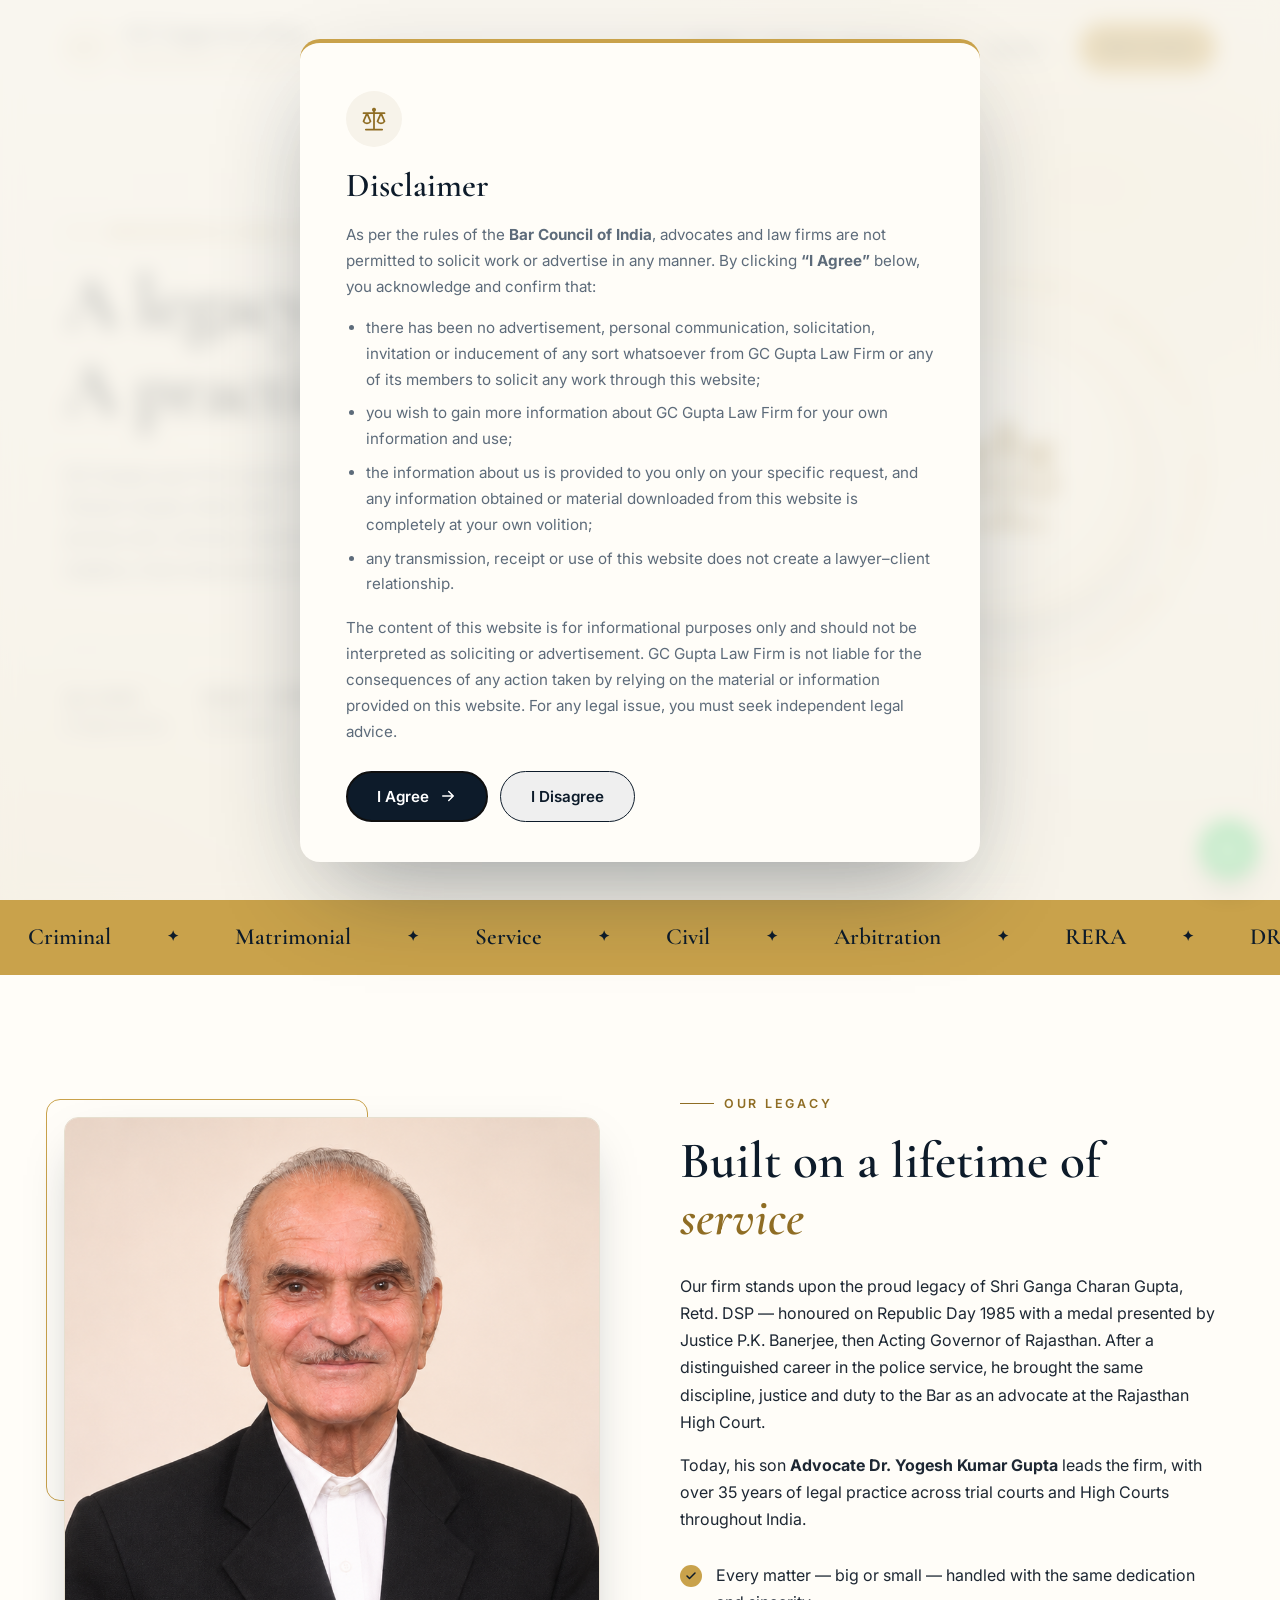
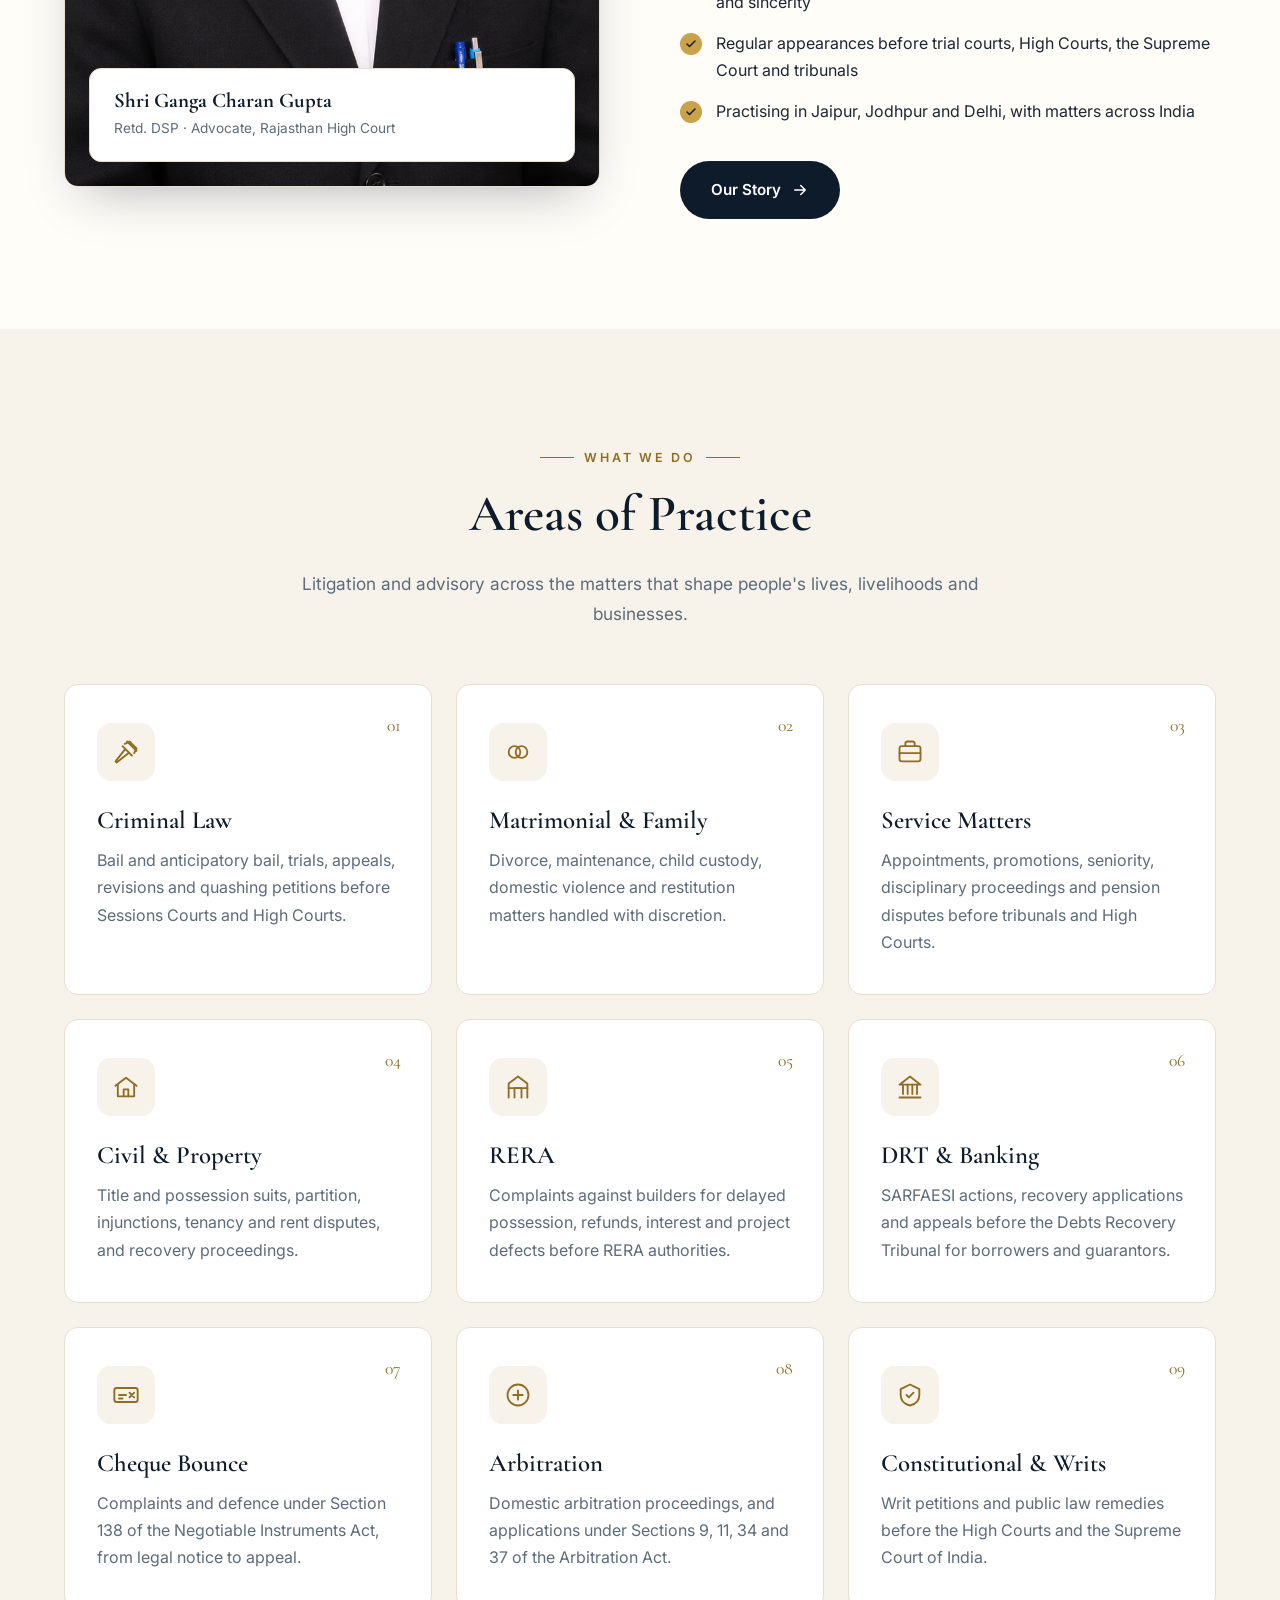
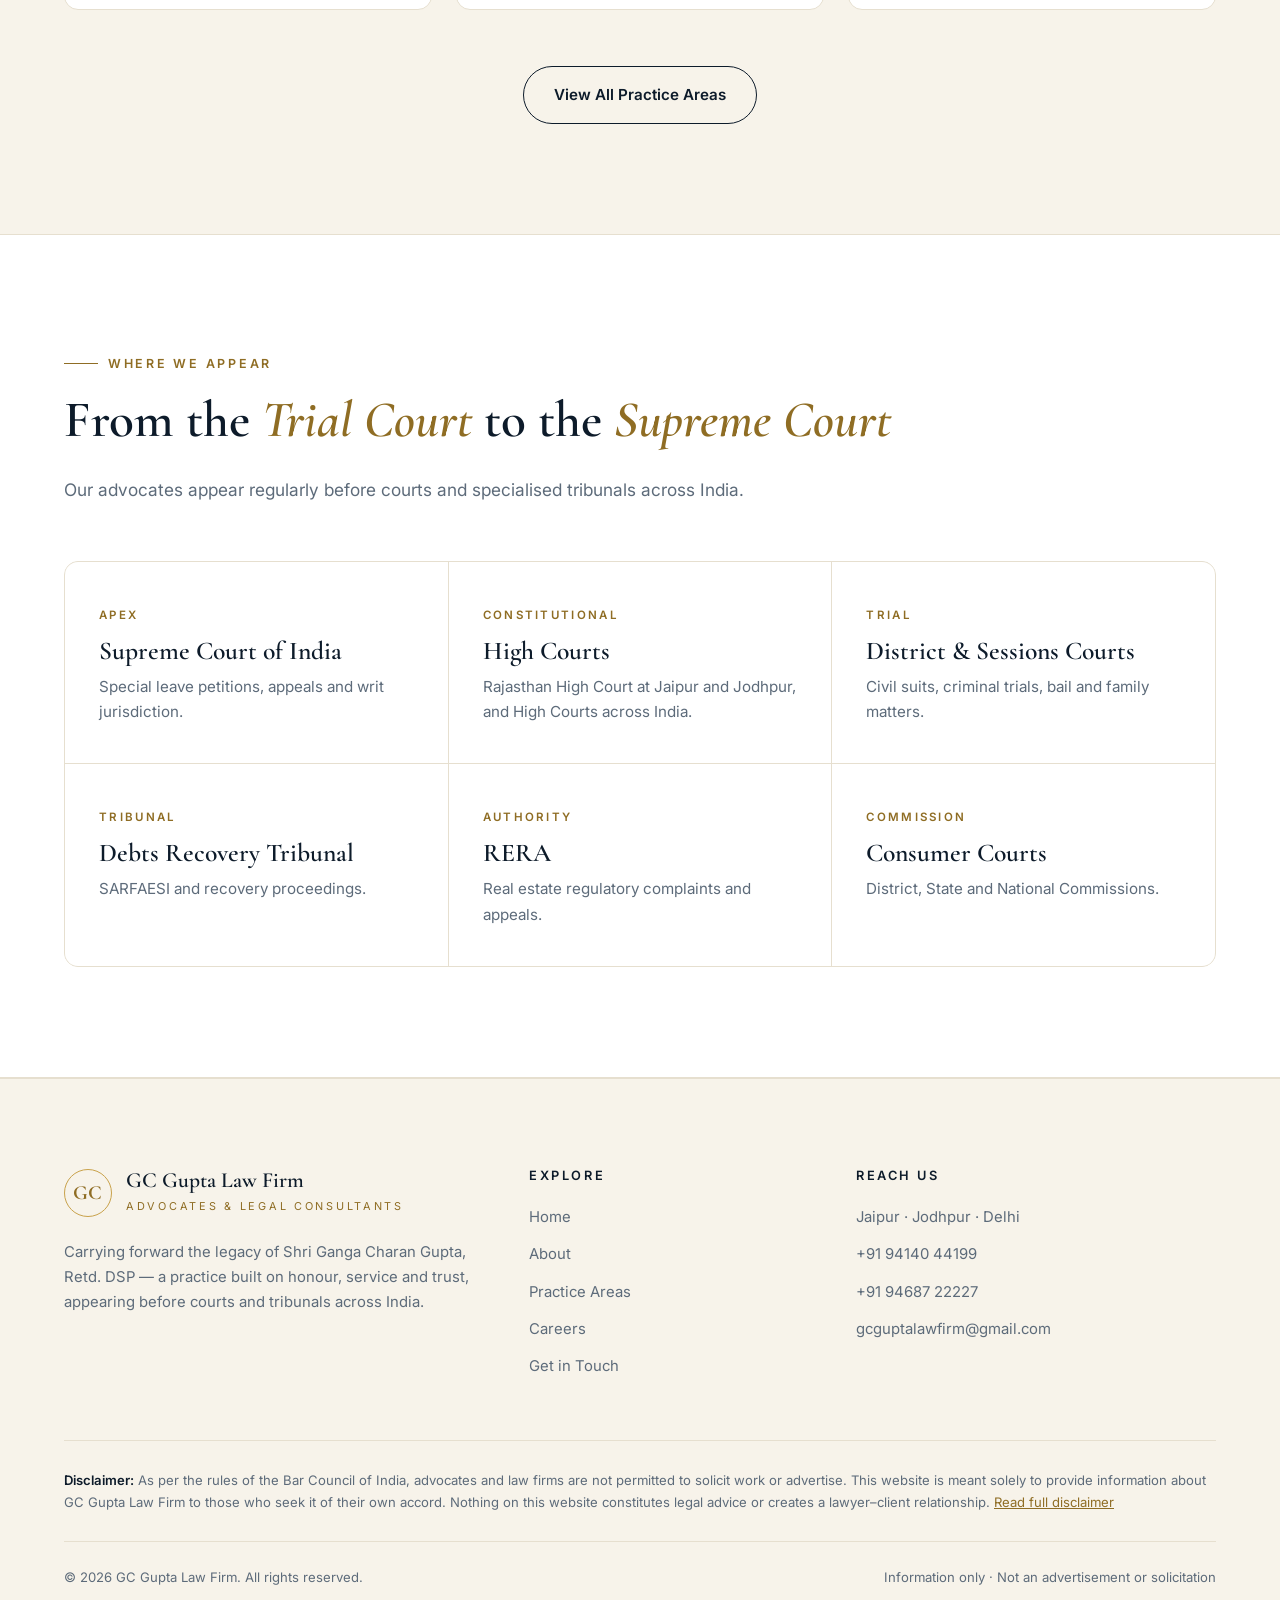
==== index.html @ fe26e0d4 "Add team portraits with subtle animations and preserve site theme" ====
<!doctype html>
<html lang="en">
<head>
  <meta charset="utf-8">
  <meta name="viewport" content="width=device-width, initial-scale=1">
  <meta name="color-scheme" content="light only">
  <meta name="theme-color" content="#ffffff">
  <meta name="deploy-check" content="2026-10-19">
  <title>GC Gupta Law Firm | Advocates — Jaipur · Jodhpur · Delhi</title>
  <meta name="description" content="GC Gupta Law Firm — carrying forward the legacy of Shri Ganga Charan Gupta, Retd. DSP. Civil, criminal, matrimonial, service, RERA, DRT, arbitration and cheque bounce matters before trial courts, High Courts, the Supreme Court and tribunals.">
  <link rel="preconnect" href="https://fonts.googleapis.com">
  <link rel="preconnect" href="https://fonts.gstatic.com" crossorigin>
  <link href="https://fonts.googleapis.com/css2?family=Cormorant+Garamond:ital,wght@0,500;0,600;0,700;1,500;1,600&family=Inter:wght@400;500;600&display=swap" rel="stylesheet">
  <link rel="stylesheet" href="assets/css/styles.css?v=portraits-1">
  <link rel="icon" href="data:image/svg+xml,%3Csvg xmlns='http://www.w3.org/2000/svg' viewBox='0 0 64 64'%3E%3Ccircle cx='32' cy='32' r='31' fill='%230d1b2a' stroke='%23c9a24b' stroke-width='2'/%3E%3Ctext x='32' y='41' text-anchor='middle' font-family='Georgia,serif' font-size='24' font-weight='700' fill='%23c9a24b'%3EGC%3C/text%3E%3C/svg%3E">
  <script src="assets/js/main.js?v=original-updated-1" defer></script>
</head>
<body>

  <!-- ================= HERO ================= -->
  <section class="hero">
    <div class="wrap hero__grid">
      <div>
        <span class="eyebrow reveal">Advocates &amp; Legal Consultants</span>
        <h1 class="reveal reveal-d1">A legacy of <span class="accent">honour.</span><br>A practice of justice.</h1>
        <p class="hero__lead reveal reveal-d2">
          GC Gupta Law Firm carries forward the values of Shri Ganga Charan Gupta, Retd. DSP — discipline, integrity and duty —
          across civil, criminal, matrimonial, service and commercial matters, from trial courts to the Supreme Court of India.
        </p>
        <div class="hero__meta reveal reveal-d3">
          <div><strong>35+ years</strong>of legal practice</div>
          <div><strong>Jaipur · Jodhpur · Delhi</strong>our locations</div>
          <div><strong>Trial Court to Supreme Court</strong>and specialised tribunals</div>
        </div>
      </div>

      <div class="seal reveal reveal-d2" aria-hidden="true">
        <svg class="seal__ring" viewBox="0 0 300 300">
          <defs><path id="ring" d="M150,150 m-132,0 a132,132 0 1,1 264,0 a132,132 0 1,1 -264,0"/></defs>
          <circle cx="150" cy="150" r="146" fill="none" stroke="rgba(201,162,75,.35)"/>
          <circle cx="150" cy="150" r="118" fill="none" stroke="rgba(201,162,75,.2)"/>
          <text><textPath href="#ring">Honour ✦ Service ✦ Trust ✦ Integrity ✦ Honour ✦ Service ✦ Trust ✦ Integrity ✦</textPath></text>
        </svg>
        <div class="seal__core">
          <svg viewBox="0 0 24 24" fill="none" stroke="currentColor" stroke-width="1" stroke-linecap="round" stroke-linejoin="round"><path d="M12 3v18M5 21h14M3 7h18M6 7l-3 7a3.5 3.5 0 0 0 6 0L6 7zM18 7l-3 7a3.5 3.5 0 0 0 6 0l-3-7z"/><circle cx="12" cy="4" r="1"/></svg>
        </div>
      </div>
    </div>
    <a href="#legacy" class="scroll-cue" aria-label="Scroll down"></a>
  </section>

  <!-- ================= MARQUEE ================= -->
  <div class="marquee" aria-hidden="true">
    <div class="marquee__track">
      <span>Criminal</span><span>Matrimonial</span><span>Service</span><span>Civil</span><span>Arbitration</span><span>RERA</span><span>DRT</span><span>Cheque Bounce</span><span>Property</span><span>Constitutional</span>
      <span>Criminal</span><span>Matrimonial</span><span>Service</span><span>Civil</span><span>Arbitration</span><span>RERA</span><span>DRT</span><span>Cheque Bounce</span><span>Property</span><span>Constitutional</span>
    </div>
  </div>

  <!-- ================= LEGACY ================= -->
  <section class="section" id="legacy">
    <div class="wrap split">
      <div class="frame-wrap portrait-reveal reveal">
        <div class="frame">
          <img class="portrait-image" src="assets/Images/GC%20Gupta.png" alt="Shri Ganga Charan Gupta" width="1448" height="1086" loading="lazy" decoding="async">
          <div class="frame__badge">
            <div>
              <strong>Shri Ganga Charan Gupta</strong>
              <span>Retd. DSP · Advocate, Rajasthan High Court</span>
            </div>
          </div>
        </div>
      </div>
      <div>
        <span class="eyebrow reveal">Our Legacy</span>
        <h2 class="reveal reveal-d1">Built on a lifetime of <span class="accent">service</span></h2>
        <p class="reveal reveal-d1">
          Our firm stands upon the proud legacy of Shri Ganga Charan Gupta, Retd. DSP — honoured on Republic Day 1985 with a medal
          presented by Justice P.K. Banerjee, then Acting Governor of Rajasthan. After a distinguished career in the police service,
          he brought the same discipline, justice and duty to the Bar as an advocate at the Rajasthan High Court.
        </p>
        <p class="reveal reveal-d2">
          Today, his son <strong>Advocate Dr. Yogesh Kumar Gupta</strong> leads the firm, with over 35 years of legal practice across
          trial courts and High Courts throughout India.
        </p>
        <ul class="checklist reveal reveal-d2">
          <li>Every matter — big or small — handled with the same dedication and sincerity</li>
          <li>Regular appearances before trial courts, High Courts, the Supreme Court and tribunals</li>
          <li>Practising in Jaipur, Jodhpur and Delhi, with matters across India</li>
        </ul>
        <a href="about.html" class="btn btn--dark reveal reveal-d3">Our Story
          <svg viewBox="0 0 24 24" fill="none" stroke="currentColor" stroke-width="2" stroke-linecap="round" stroke-linejoin="round"><path d="M5 12h14M13 6l6 6-6 6"/></svg>
        </a>
      </div>
    </div>
  </section>

  <!-- ================= PRACTICE AREAS ================= -->
  <section class="section section--cream">
    <div class="wrap">
      <div class="section-head section-head--center">
        <span class="eyebrow reveal">What We Do</span>
        <h2 class="reveal reveal-d1">Areas of Practice</h2>
        <p class="reveal reveal-d2">Litigation and advisory across the matters that shape people's lives, livelihoods and businesses.</p>
      </div>

      <div class="cards">
        <article class="card reveal">
          <span class="card__num">01</span>
          <div class="card__icon"><svg viewBox="0 0 24 24" fill="none" stroke="currentColor" stroke-width="1.6" stroke-linecap="round" stroke-linejoin="round"><path d="M14 13 4 21l-1-1 8-10"/><path d="m13 3 8 8"/><path d="m9 7 8 8"/><path d="m11 5 4-2 6 6-2 4"/></svg></div>
          <h3>Criminal Law</h3>
          <p>Bail and anticipatory bail, trials, appeals, revisions and quashing petitions before Sessions Courts and High Courts.</p>
        </article>
        <article class="card reveal reveal-d1">
          <span class="card__num">02</span>
          <div class="card__icon"><svg viewBox="0 0 24 24" fill="none" stroke="currentColor" stroke-width="1.6" stroke-linecap="round" stroke-linejoin="round"><circle cx="9" cy="12" r="5"/><circle cx="15" cy="12" r="5"/></svg></div>
          <h3>Matrimonial &amp; Family</h3>
          <p>Divorce, maintenance, child custody, domestic violence and restitution matters handled with discretion.</p>
        </article>
        <article class="card reveal reveal-d2">
          <span class="card__num">03</span>
          <div class="card__icon"><svg viewBox="0 0 24 24" fill="none" stroke="currentColor" stroke-width="1.6" stroke-linecap="round" stroke-linejoin="round"><rect x="3" y="7" width="18" height="13" rx="2"/><path d="M8 7V5a2 2 0 0 1 2-2h4a2 2 0 0 1 2 2v2M3 13h18"/></svg></div>
          <h3>Service Matters</h3>
          <p>Appointments, promotions, seniority, disciplinary proceedings and pension disputes before tribunals and High Courts.</p>
        </article>
        <article class="card reveal">
          <span class="card__num">04</span>
          <div class="card__icon"><svg viewBox="0 0 24 24" fill="none" stroke="currentColor" stroke-width="1.6" stroke-linecap="round" stroke-linejoin="round"><path d="M3 11 12 4l9 7"/><path d="M5 10v10h14V10"/><path d="M10 20v-6h4v6"/></svg></div>
          <h3>Civil &amp; Property</h3>
          <p>Title and possession suits, partition, injunctions, tenancy and rent disputes, and recovery proceedings.</p>
        </article>
        <article class="card reveal reveal-d1">
          <span class="card__num">05</span>
          <div class="card__icon"><svg viewBox="0 0 24 24" fill="none" stroke="currentColor" stroke-width="1.6" stroke-linecap="round" stroke-linejoin="round"><path d="M4 21V9l8-6 8 6v12"/><path d="M9 21v-8h6v8"/><path d="M4 13h16"/></svg></div>
          <h3>RERA</h3>
          <p>Complaints against builders for delayed possession, refunds, interest and project defects before RERA authorities.</p>
        </article>
        <article class="card reveal reveal-d2">
          <span class="card__num">06</span>
          <div class="card__icon"><svg viewBox="0 0 24 24" fill="none" stroke="currentColor" stroke-width="1.6" stroke-linecap="round" stroke-linejoin="round"><path d="M3 21h18M4 10h16M12 3l9 7H3z"/><path d="M6 10v8M10 10v8M14 10v8M18 10v8"/></svg></div>
          <h3>DRT &amp; Banking</h3>
          <p>SARFAESI actions, recovery applications and appeals before the Debts Recovery Tribunal for borrowers and guarantors.</p>
        </article>
        <article class="card reveal">
          <span class="card__num">07</span>
          <div class="card__icon"><svg viewBox="0 0 24 24" fill="none" stroke="currentColor" stroke-width="1.6" stroke-linecap="round" stroke-linejoin="round"><rect x="2" y="6" width="20" height="12" rx="2"/><path d="M6 12h6M6 15h3"/><path d="m15 10 4 4M19 10l-4 4"/></svg></div>
          <h3>Cheque Bounce</h3>
          <p>Complaints and defence under Section 138 of the Negotiable Instruments Act, from legal notice to appeal.</p>
        </article>
        <article class="card reveal reveal-d1">
          <span class="card__num">08</span>
          <div class="card__icon"><svg viewBox="0 0 24 24" fill="none" stroke="currentColor" stroke-width="1.6" stroke-linecap="round" stroke-linejoin="round"><path d="M8 12h8M12 8v8"/><circle cx="12" cy="12" r="9"/></svg></div>
          <h3>Arbitration</h3>
          <p>Domestic arbitration proceedings, and applications under Sections 9, 11, 34 and 37 of the Arbitration Act.</p>
        </article>
        <article class="card reveal reveal-d2">
          <span class="card__num">09</span>
          <div class="card__icon"><svg viewBox="0 0 24 24" fill="none" stroke="currentColor" stroke-width="1.6" stroke-linecap="round" stroke-linejoin="round"><path d="M12 3 4 7v5c0 5 3.5 8 8 9 4.5-1 8-4 8-9V7z"/><path d="m9 12 2 2 4-4"/></svg></div>
          <h3>Constitutional &amp; Writs</h3>
          <p>Writ petitions and public law remedies before the High Courts and the Supreme Court of India.</p>
        </article>
      </div>

      <div class="section-foot reveal">
        <a href="practice-areas.html" class="btn btn--outline">View All Practice Areas</a>
      </div>
    </div>
  </section>

  <!-- ================= FORUMS ================= -->
  <section class="section section--dark">
    <div class="wrap">
      <div class="section-head section-head--wide">
        <span class="eyebrow reveal">Where We Appear</span>
        <h2 class="reveal reveal-d1">From the <span class="accent">Trial Court</span> to the <span class="accent">Supreme Court</span></h2>
        <p class="reveal reveal-d2">Our advocates appear regularly before courts and specialised tribunals across India.</p>
      </div>
      <div class="forums reveal">
        <div class="forum"><span class="forum__tag">Apex</span><h3>Supreme Court of India</h3><p>Special leave petitions, appeals and writ jurisdiction.</p></div>
        <div class="forum"><span class="forum__tag">Constitutional</span><h3>High Courts</h3><p>Rajasthan High Court at Jaipur and Jodhpur, and High Courts across India.</p></div>
        <div class="forum"><span class="forum__tag">Trial</span><h3>District &amp; Sessions Courts</h3><p>Civil suits, criminal trials, bail and family matters.</p></div>
        <div class="forum"><span class="forum__tag">Tribunal</span><h3>Debts Recovery Tribunal</h3><p>SARFAESI and recovery proceedings.</p></div>
        <div class="forum"><span class="forum__tag">Authority</span><h3>RERA</h3><p>Real estate regulatory complaints and appeals.</p></div>
        <div class="forum"><span class="forum__tag">Commission</span><h3>Consumer Courts</h3><p>District, State and National Commissions.</p></div>
      </div>
    </div>
  </section>

</body>
</html>
---- assets/css/styles.css ----
/* =========================================================
   G.C. Gupta Law Firm — global styles
   ========================================================= */
:root {
  color-scheme: light;
  --ink: #0d1b2a;
  --ink-2: #13263a;
  --ink-3: #1c3550;
  --gold: #c9a24b;
  --gold-2: #e3c27a;
  --gold-text: #8f6d24;
  --cream: #f7f3ea;
  --paper: #fffdf8;
  --text: #1d2733;
  --muted: #5d6b7a;
  --line: #e6dfcf;
  --white: #ffffff;
  --radius: 14px;
  --shadow: 0 20px 50px -20px rgba(13, 27, 42, .35);
  --serif: "Cormorant Garamond", "Playfair Display", Georgia, serif;
  --sans: "Inter", system-ui, -apple-system, "Segoe UI", Roboto, sans-serif;
  --wrap: 1200px;
}

*,
*::before,
*::after { box-sizing: border-box; }

html { scroll-behavior: smooth; }

body {
  margin: 0;
  font-family: var(--sans);
  font-size: 16px;
  line-height: 1.7;
  color: var(--text);
  background: var(--paper);
  -webkit-font-smoothing: antialiased;
  overflow-x: hidden;
}

body.locked { overflow: hidden; }

img { max-width: 100%; display: block; }
a { color: inherit; text-decoration: none; }

h1, h2, h3, h4 {
  font-family: var(--serif);
  font-weight: 600;
  line-height: 1.12;
  margin: 0 0 .5em;
  color: var(--ink);
}

h1 { font-size: clamp(2.6rem, 6vw, 5rem); letter-spacing: -.01em; }
h2 { font-size: clamp(2rem, 4vw, 3.2rem); }
h3 { font-size: 1.55rem; }

p { margin: 0 0 1em; }

.wrap { width: 100%; max-width: var(--wrap); margin: 0 auto; padding: 0 24px; }

.eyebrow {
  display: inline-flex;
  align-items: center;
  gap: 10px;
  font-size: .78rem;
  font-weight: 600;
  letter-spacing: .22em;
  text-transform: uppercase;
  color: var(--gold-text);
  margin-bottom: 18px;
}
.eyebrow::before { content: ""; width: 34px; height: 1px; background: currentColor; }

.accent { color: var(--gold-text); font-style: italic; }

.section { padding: 110px 0; }
.section--cream { background: var(--cream); }
.section--dark { background: var(--white); color: var(--text); border-top: 1px solid var(--line); border-bottom: 1px solid var(--line); }

.section-head { max-width: 680px; margin-bottom: 56px; }
.section-head--wide { max-width: none; }
.section-head--center { margin-left: auto; margin-right: auto; text-align: center; }
.section-head--center .eyebrow::after { content: ""; width: 34px; height: 1px; background: currentColor; }
.section-head p { color: var(--muted); font-size: 1.08rem; }


/* ---------- Buttons ---------- */
.btn {
  display: inline-flex;
  align-items: center;
  gap: 10px;
  padding: 15px 30px;
  border-radius: 999px;
  font-weight: 600;
  font-size: .95rem;
  border: 1px solid transparent;
  cursor: pointer;
  transition: transform .25s ease, background .25s ease, color .25s ease, box-shadow .25s ease;
  font-family: var(--sans);
}
.btn svg { width: 18px; height: 18px; transition: transform .25s ease; }
.btn:hover svg { transform: translateX(4px); }
.btn--gold { background: var(--gold); color: var(--ink); }
.btn--gold:hover { background: var(--gold-2); transform: translateY(-2px); box-shadow: 0 12px 30px -10px rgba(201, 162, 75, .7); }
.btn--ghost { border-color: var(--ink); color: var(--ink); background: transparent; }
.btn--ghost:hover { background: var(--ink); color: var(--white); }
.btn--dark { background: var(--ink); color: var(--white); }
.btn--dark:hover { background: var(--ink-3); transform: translateY(-2px); }
.btn--outline { border-color: var(--ink); color: var(--ink); }
.btn--outline:hover { background: var(--ink); color: var(--white); }

/* ---------- Header ---------- */
.site-header {
  position: fixed;
  inset: 0 0 auto 0;
  z-index: 50;
  padding: 22px 0;
  transition: background .3s ease, padding .3s ease, box-shadow .3s ease;
}
.site-header.scrolled,
.site-header.solid {
  background: rgba(255, 255, 255, .96);
  backdrop-filter: blur(10px);
  padding: 14px 0;
  box-shadow: 0 10px 30px -18px rgba(13, 27, 42, .25);
}
.nav { display: flex; align-items: center; justify-content: space-between; gap: 24px; }

.brand { display: flex; align-items: center; gap: 14px; color: var(--ink); }
.brand__mark {
  width: 48px; height: 48px;
  display: grid; place-items: center;
  border: 1px solid var(--gold);
  border-radius: 50%;
  font-family: var(--serif);
  font-size: 1.25rem;
  font-weight: 700;
  color: var(--gold-text);
  letter-spacing: .02em;
  flex-shrink: 0;
}
.brand__text strong { display: block; font-family: var(--serif); font-size: 1.35rem; font-weight: 600; line-height: 1.1; }
.brand__text span { font-size: .68rem; letter-spacing: .25em; text-transform: uppercase; color: var(--gold-text); }

.nav__links { display: flex; align-items: center; gap: 34px; list-style: none; margin: 0; padding: 0; }
.nav__links a { color: var(--muted); font-size: .93rem; font-weight: 500; position: relative; padding: 6px 0; }
.nav__links a::after {
  content: ""; position: absolute; left: 0; bottom: 0;
  width: 100%; height: 1px; background: var(--gold);
  transform: scaleX(0); transform-origin: right; transition: transform .3s ease;
}
.nav__links a:hover, .nav__links a.active { color: var(--ink); }
.nav__links a:hover::after, .nav__links a.active::after { transform: scaleX(1); transform-origin: left; }
.nav__cta { padding: 11px 22px; }

.nav__toggle {
  display: none;
  background: none; border: 0; padding: 8px; cursor: pointer;
  width: 44px; height: 44px;
}
.nav__toggle span { display: block; height: 2px; background: var(--ink); margin: 6px 0; transition: transform .3s ease, opacity .3s ease; }
.nav-open .nav__toggle span:nth-child(1) { transform: translateY(8px) rotate(45deg); }
.nav-open .nav__toggle span:nth-child(2) { opacity: 0; }
.nav-open .nav__toggle span:nth-child(3) { transform: translateY(-8px) rotate(-45deg); }

/* ---------- Hero ---------- */
.hero {
  position: relative;
  min-height: 100vh;
  display: flex;
  align-items: center;
  background:
    radial-gradient(1000px 600px at 85% 20%, rgba(201, 162, 75, .14), transparent 60%),
    radial-gradient(800px 500px at 0% 100%, rgba(201, 162, 75, .08), transparent 60%),
    linear-gradient(180deg, var(--white), var(--cream));
  color: var(--text);
  overflow: hidden;
  padding: 140px 0 90px;
}
.hero::before {
  content: "";
  position: absolute; inset: 0;
  background-image:
    linear-gradient(rgba(13, 27, 42, .045) 1px, transparent 1px),
    linear-gradient(90deg, rgba(13, 27, 42, .045) 1px, transparent 1px);
  background-size: 80px 80px;
  mask-image: radial-gradient(ellipse at center, #000 30%, transparent 75%);
}
.hero__grid { position: relative; display: grid; grid-template-columns: 1.2fr .8fr; gap: 60px; align-items: center; }
.hero h1 { color: var(--ink); margin-bottom: 28px; }
.hero__lead { font-size: 1.15rem; max-width: 560px; color: var(--muted); margin-bottom: 40px; }
.hero__actions { display: flex; flex-wrap: wrap; gap: 16px; }
.hero__meta { display: flex; flex-wrap: wrap; gap: 36px; margin-top: 60px; padding-top: 30px; border-top: 1px solid var(--line); }
.hero__meta div { font-size: .85rem; color: var(--muted); }
.hero__meta strong { display: block; font-family: var(--serif); font-size: 1.4rem; color: var(--ink); font-weight: 500; }

.seal { position: relative; width: 100%; max-width: 420px; aspect-ratio: 1; margin-left: auto; }
.seal__ring { position: absolute; inset: 0; animation: spin 40s linear infinite; }
.seal__ring text { font-family: var(--sans); font-size: 10.5px; letter-spacing: 4.2px; fill: var(--gold); text-transform: uppercase; }
.seal__core {
  position: absolute; inset: 16%;
  border-radius: 50%;
  background: radial-gradient(circle at 30% 30%, var(--white), var(--cream) 75%);
  border: 1px solid rgba(201, 162, 75, .55);
  display: grid; place-items: center;
  box-shadow: inset 0 0 40px rgba(201, 162, 75, .12), 0 30px 70px -30px rgba(13, 27, 42, .35);
}
.seal__core svg { width: 46%; color: var(--gold-text); }
@keyframes spin { to { transform: rotate(360deg); } }

.scroll-cue {
  position: absolute; left: 50%; bottom: 28px; transform: translateX(-50%);
  width: 24px; height: 40px; border: 1px solid rgba(13, 27, 42, .3); border-radius: 12px;
}
.scroll-cue::after {
  content: ""; position: absolute; left: 50%; top: 8px; width: 3px; height: 8px;
  background: var(--gold); border-radius: 2px; transform: translateX(-50%);
  animation: cue 1.8s ease-in-out infinite;
}
@keyframes cue { 0% { opacity: 0; top: 6px; } 40% { opacity: 1; } 100% { opacity: 0; top: 22px; } }

/* ---------- Page hero (inner pages) ---------- */
.page-hero {
  position: relative;
  padding: 190px 0 100px;
  background:
    radial-gradient(800px 400px at 90% 0%, rgba(201, 162, 75, .16), transparent 60%),
    linear-gradient(180deg, var(--white), var(--cream));
  color: var(--muted);
  border-bottom: 1px solid var(--line);
  overflow: hidden;
}
.page-hero h1 { color: var(--ink); font-size: clamp(2.4rem, 5vw, 4.2rem); max-width: 820px; }
.page-hero p { max-width: 620px; font-size: 1.1rem; }
.crumbs { font-size: .82rem; letter-spacing: .1em; text-transform: uppercase; color: var(--muted); margin-bottom: 20px; }
.crumbs a { color: var(--gold-text); }

/* ---------- Marquee ---------- */
.marquee { background: var(--gold); color: var(--ink); overflow: hidden; padding: 18px 0; }
.marquee__track { display: flex; width: max-content; animation: marquee 38s linear infinite; }
.marquee__track span {
  font-family: var(--serif); font-size: 1.45rem; font-weight: 600; white-space: nowrap;
  padding: 0 28px; display: inline-flex; align-items: center; gap: 56px;
}
.marquee__track span::after { content: "✦"; font-size: .9rem; }
@keyframes marquee { to { transform: translateX(-50%); } }

/* ---------- About split ---------- */
.split { display: grid; grid-template-columns: 1fr 1fr; gap: 80px; align-items: center; }
.frame {
  position: relative;
  aspect-ratio: 4 / 5;
  border-radius: var(--radius);
  background: linear-gradient(150deg, var(--white), var(--cream));
  border: 1px solid var(--line);
  overflow: hidden;
  box-shadow: var(--shadow);
}
.frame img { width: 100%; height: 100%; object-fit: cover; }
.frame__placeholder {
  position: absolute; inset: 0; display: grid; place-items: center;
  font-family: var(--serif); font-size: 9rem; color: rgba(201, 162, 75, .45); font-weight: 700;
}
.frame__badge {
  position: absolute; left: 24px; bottom: 24px; right: 24px;
  background: var(--white); border: 1px solid var(--line); border-radius: 12px; padding: 20px 24px;
  display: flex; align-items: center; gap: 16px;
}
.frame__badge strong { font-family: var(--serif); font-size: 1.3rem; color: var(--ink); display: block; line-height: 1.2; }
.frame__badge span { font-size: .85rem; color: var(--muted); }
.frame-wrap { position: relative; }
.frame-wrap::before {
  content: ""; position: absolute; inset: -18px auto auto -18px; width: 60%; height: 60%;
  border: 1px solid var(--gold); border-radius: var(--radius); z-index: -1;
}

.checklist { list-style: none; padding: 0; margin: 28px 0 36px; display: grid; gap: 14px; }
.checklist li { display: flex; gap: 14px; align-items: flex-start; }
.checklist li::before {
  content: ""; flex-shrink: 0; width: 22px; height: 22px; margin-top: 3px; border-radius: 50%;
  background: var(--gold) url("data:image/svg+xml,%3Csvg xmlns='http://www.w3.org/2000/svg' viewBox='0 0 24 24' fill='none' stroke='%230d1b2a' stroke-width='3' stroke-linecap='round' stroke-linejoin='round'%3E%3Cpath d='M20 6 9 17l-5-5'/%3E%3C/svg%3E") center / 12px no-repeat;
}

/* ---------- Practice cards ---------- */
.cards { display: grid; grid-template-columns: repeat(3, 1fr); gap: 24px; }
.card {
  position: relative;
  background: var(--white);
  border: 1px solid var(--line);
  border-radius: var(--radius);
  padding: 38px 32px;
  transition: transform .35s ease, box-shadow .35s ease, border-color .35s ease;
  overflow: hidden;
}
.card::before {
  content: ""; position: absolute; inset: 0;
  background: linear-gradient(160deg, var(--white), var(--cream));
  opacity: 0; transition: opacity .35s ease; z-index: 0;
}
.card > * { position: relative; z-index: 1; }
.card:hover { transform: translateY(-6px); box-shadow: var(--shadow); border-color: var(--gold-text); }
.card:hover::before { opacity: 1; }
.card:hover .card__icon { background: var(--gold); color: var(--ink); }
.card__icon {
  width: 58px; height: 58px; border-radius: 14px; display: grid; place-items: center;
  background: var(--cream); color: var(--gold-text); margin-bottom: 26px; transition: background .35s ease, color .35s ease;
}
.card__icon svg { width: 28px; height: 28px; }
.card h3 { transition: color .35s ease; }
.card p { color: var(--muted); margin: 0; transition: color .35s ease; }
.card__num { position: absolute; top: 26px; right: 30px; font-family: var(--serif); font-size: 1.1rem; color: var(--gold-text); }
.section-foot { text-align: center; margin-top: 56px; }

/* ---------- Process ---------- */
.steps { display: grid; grid-template-columns: repeat(4, 1fr); gap: 0; counter-reset: step; }
.step { padding: 0 28px 0 0; position: relative; }
.step::before {
  counter-increment: step; content: "0" counter(step);
  display: block; font-family: var(--serif); font-size: 3.6rem; line-height: 1; color: var(--gold-text);
  margin-bottom: 22px;
}
.step::after { content: ""; position: absolute; top: 28px; left: 90px; right: 20px; height: 1px; background: rgba(201, 162, 75, .35); }
.step:last-child::after { display: none; }
.step p { color: #9fb0c1; }

/* ---------- Values ---------- */
.values { display: grid; grid-template-columns: repeat(4, 1fr); gap: 24px; }
.value { padding: 30px 26px; border-top: 2px solid var(--gold); background: var(--white); border-radius: 0 0 var(--radius) var(--radius); }
.value h3 { font-size: 1.4rem; }
.value p { color: var(--muted); margin: 0; font-size: .96rem; }

/* ---------- CTA band ---------- */
.cta-band {
  position: relative; border-radius: 24px; overflow: hidden;
  background:
    radial-gradient(600px 300px at 100% 0%, rgba(201, 162, 75, .22), transparent 60%),
    var(--white);
  border: 1px solid var(--line);
  padding: 70px 64px; display: grid; grid-template-columns: 1.4fr 1fr; gap: 40px; align-items: center;
  color: var(--muted);
}
.cta-band h2 { color: var(--ink); margin-bottom: 14px; }
.cta-band__actions { display: flex; flex-wrap: wrap; gap: 14px; justify-content: flex-end; }

.duo { display: grid; grid-template-columns: 1fr 1fr; gap: 24px; }
.duo__item {
  border-radius: 20px; padding: 50px 44px; position: relative; overflow: hidden;
  background: var(--white); border: 1px solid var(--line);
}
.duo__item--dark { background: var(--cream); color: var(--muted); border-color: var(--line); }
.duo__item h3 { font-size: 2rem; }
.duo__item p { margin-bottom: 28px; }

/* ---------- Practice detail (practice page) ---------- */
.practice-list { display: grid; gap: 0; border-top: 1px solid var(--line); }
.practice-row {
  display: grid; grid-template-columns: 80px 1fr 1.4fr; gap: 40px; padding: 44px 0;
  border-bottom: 1px solid var(--line); align-items: start; transition: background .3s ease;
}
.practice-row:hover { background: linear-gradient(90deg, transparent, var(--cream), transparent); }
.practice-row__num { font-family: var(--serif); font-size: 2.4rem; color: var(--gold-text); line-height: 1; }
.practice-row h3 { font-size: 1.9rem; margin: 0; }
.practice-row p { color: var(--muted); }
.tags { display: flex; flex-wrap: wrap; gap: 8px; margin-top: 6px; }
.tags span { font-size: .8rem; padding: 6px 14px; border-radius: 999px; background: var(--cream); color: var(--ink-3); border: 1px solid var(--line); }

/* ---------- Team ---------- */
.team { display: grid; grid-template-columns: repeat(3, 1fr); gap: 28px; }
.member__photo {
  aspect-ratio: 4 / 5; border-radius: var(--radius); margin-bottom: 20px; overflow: hidden;
  background: linear-gradient(150deg, var(--white), var(--cream)); border: 1px solid var(--line); display: grid; place-items: center;
  font-family: var(--serif); font-size: 4.5rem; color: rgba(201, 162, 75, .6);
}
.member__photo img { width: 100%; height: 100%; object-fit: cover; }
.member h3 { margin-bottom: 4px; }
.member span { color: var(--gold-text); font-size: .85rem; letter-spacing: .12em; text-transform: uppercase; font-weight: 600; }

/* ---------- Forms ---------- */
.form-shell { display: grid; grid-template-columns: .85fr 1.15fr; gap: 60px; align-items: start; }
.form-card {
  background: var(--white); border: 1px solid var(--line); border-radius: 20px; padding: 48px;
  box-shadow: 0 30px 60px -40px rgba(13, 27, 42, .4);
}
.form-card h3 { font-size: 1.9rem; }
.form-card > p { color: var(--muted); }
.form-grid { display: grid; grid-template-columns: 1fr 1fr; gap: 20px 22px; margin-top: 28px; }
.field { display: flex; flex-direction: column; gap: 8px; }
.field--full { grid-column: 1 / -1; }
.field label, .field legend { font-size: .85rem; font-weight: 600; color: var(--ink); }
.field label .req { color: #b4452f; }
.field input, .field select, .field textarea {
  width: 100%;
  font: inherit; font-size: .97rem; color: var(--text);
  padding: 14px 16px; border-radius: 10px; border: 1px solid #d9d2c1; background: var(--paper);
  transition: border-color .2s ease, box-shadow .2s ease, background .2s ease;
}
.field textarea { min-height: 130px; resize: vertical; }
.field input:focus, .field select:focus, .field textarea:focus {
  outline: none; border-color: var(--gold-text); background: var(--white); box-shadow: 0 0 0 4px rgba(201, 162, 75, .18);
}
.field input[type="file"] { padding: 12px; background: var(--cream); cursor: pointer; }
.field input[type="file"]::file-selector-button {
  margin-right: 14px; padding: 12px 18px; border: 1px solid var(--gold);
  border-radius: 999px; background: var(--gold); color: var(--ink);
  font: inherit; font-size: .85rem; font-weight: 600; cursor: pointer;
  transition: background .2s ease, border-color .2s ease;
}
.field input[type="file"]:hover::file-selector-button {
  background: var(--gold-2); border-color: var(--gold-2);
}
.field small { color: var(--muted); font-size: .8rem; }
.field input:user-invalid, .field select:user-invalid, .field textarea:user-invalid { border-color: #b4452f; }

.segmented { display: flex; flex-wrap: wrap; gap: 10px; border: 0; padding: 0; margin: 0; }
.segmented legend { margin-bottom: 10px; }
.segmented { position: relative; }
.segmented input { position: absolute; width: 1px; height: 1px; opacity: 0; pointer-events: none; }
.segmented label {
  padding: 11px 20px; border-radius: 999px; border: 1px solid #d9d2c1; cursor: pointer;
  font-weight: 500; font-size: .9rem; transition: all .2s ease; background: var(--paper);
}
.segmented input:checked + label { background: var(--ink); color: var(--white); border-color: var(--ink); }
.segmented input:focus-visible + label { box-shadow: 0 0 0 4px rgba(201, 162, 75, .3); }

.consent { display: flex; gap: 12px; align-items: flex-start; font-size: .88rem; color: var(--muted); }
.consent input { width: 18px; height: 18px; margin-top: 3px; accent-color: var(--ink); flex-shrink: 0; }
.form-actions { margin-top: 30px; display: flex; flex-wrap: wrap; align-items: center; gap: 18px; }
.form-note { font-size: .82rem; color: var(--muted); }
.hp { position: absolute; left: -9999px; }

.info-stack { display: grid; gap: 18px; margin-top: 34px; }
.info {
  display: flex; gap: 18px; align-items: flex-start; padding: 22px 24px;
  background: var(--white); border: 1px solid var(--line); border-radius: var(--radius);
}
.info__icon { width: 46px; height: 46px; border-radius: 12px; background: var(--cream); color: var(--gold-text); display: grid; place-items: center; flex-shrink: 0; }
.info__icon svg { width: 22px; height: 22px; }
.info h4 { font-family: var(--sans); font-size: .78rem; letter-spacing: .16em; text-transform: uppercase; color: var(--muted); margin: 0 0 4px; font-weight: 600; }
.info p, .info a { margin: 0; color: var(--ink); font-weight: 500; }
.info a:hover { color: var(--gold-text); }

.perks { list-style: none; padding: 0; margin: 30px 0 0; display: grid; gap: 16px; }
.perks li { padding: 20px 22px; border-left: 2px solid var(--gold); background: var(--white); border-radius: 0 12px 12px 0; }
.perks strong { display: block; font-family: var(--serif); font-size: 1.25rem; color: var(--ink); }
.perks span { font-size: .93rem; color: var(--muted); }

.map {
  margin-top: 70px; border-radius: 20px; overflow: hidden; border: 1px solid var(--line);
  height: 380px; background: var(--cream);
}
.map iframe { width: 100%; height: 100%; border: 0; filter: grayscale(.4) contrast(1.05); }

/* ---------- Thank you ---------- */
.thanks { min-height: 80vh; display: grid; place-items: center; text-align: center; padding: 180px 24px 100px; }
.thanks__icon { width: 90px; height: 90px; border-radius: 50%; background: var(--gold); display: grid; place-items: center; margin: 0 auto 30px; color: var(--ink); }
.thanks__icon svg { width: 42px; height: 42px; }

/* ---------- Footer ---------- */
.site-footer { background: var(--cream); color: var(--muted); border-top: 1px solid var(--line); padding: 90px 0 0; font-size: .93rem; }
.footer-grid { display: grid; grid-template-columns: 1.5fr 1fr 1.3fr; gap: 50px; padding-bottom: 60px; }
.site-footer h4 { font-family: var(--sans); color: var(--ink); font-size: .8rem; letter-spacing: .2em; text-transform: uppercase; margin-bottom: 22px; font-weight: 600; }
.site-footer ul { list-style: none; padding: 0; margin: 0; display: grid; gap: 12px; }
.site-footer a:hover { color: var(--gold-text); }
.site-footer .brand { margin-bottom: 22px; }
.footer-disclaimer {
  border-top: 1px solid var(--line); padding: 28px 0; font-size: .82rem; line-height: 1.7; color: var(--muted);
}
.footer-disclaimer strong { color: var(--ink); font-weight: 600; }
.footer-disclaimer button { background: none; border: 0; padding: 0; color: var(--gold-text); text-decoration: underline; cursor: pointer; font: inherit; }
.footer-bottom {
  border-top: 1px solid var(--line); padding: 24px 0 30px;
  display: flex; flex-wrap: wrap; justify-content: space-between; gap: 12px; font-size: .82rem;
}

/* ---------- Bar Council disclaimer modal ---------- */
.disclaimer {
  position: fixed; inset: 0; z-index: 1000;
  display: none; align-items: center; justify-content: center; padding: 20px;
  background: rgba(247, 243, 234, .75); backdrop-filter: blur(10px);
}
.disclaimer.open { display: flex; animation: fade .35s ease; }
.disclaimer__box {
  position: relative;
  width: 100%; max-width: 680px; max-height: calc(100vh - 40px); overflow-y: auto;
  background: var(--paper); border-radius: 20px; padding: 48px 46px 40px;
  border-top: 4px solid var(--gold); box-shadow: 0 40px 100px -30px rgba(13, 27, 42, .45);
  animation: rise .45s cubic-bezier(.2, .8, .2, 1);
}
.disclaimer__seal { width: 56px; height: 56px; border-radius: 50%; background: var(--cream); color: var(--gold-text); display: grid; place-items: center; margin-bottom: 20px; }
.disclaimer__seal svg { width: 28px; height: 28px; }
.disclaimer h2 { font-size: 2.1rem; margin-bottom: 18px; }
.disclaimer p { font-size: .95rem; color: var(--muted); }
.disclaimer ul { padding-left: 20px; margin: 0 0 18px; color: var(--muted); font-size: .95rem; }
.disclaimer ul li { margin-bottom: 8px; }
.disclaimer__actions { display: flex; flex-wrap: wrap; gap: 12px; margin-top: 26px; }
@keyframes fade { from { opacity: 0; } to { opacity: 1; } }
@keyframes rise { from { opacity: 0; transform: translateY(30px) scale(.98); } to { opacity: 1; transform: none; } }

/* ---------- Floating call/WhatsApp ---------- */
.float-btn {
  position: fixed; right: 22px; bottom: 22px; z-index: 40;
  width: 58px; height: 58px; border-radius: 50%; background: #25d366; color: var(--white);
  display: grid; place-items: center; box-shadow: 0 14px 30px -10px rgba(0, 0, 0, .45);
  transition: transform .25s ease;
}
.float-btn:hover { transform: scale(1.08); }
.float-btn svg { width: 28px; height: 28px; }

/* ---------- Reveal animation ---------- */
.reveal { opacity: 0; transform: translateY(36px); transition: opacity .9s ease, transform .9s cubic-bezier(.2, .8, .2, 1); }
.reveal.in { opacity: 1; transform: none; }
.reveal-d1 { transition-delay: .1s; }
.reveal-d2 { transition-delay: .2s; }
.reveal-d3 { transition-delay: .3s; }

/* Portraits use the existing frames and scroll-reveal animation. */
.member__photo--image { position: relative; }
.frame .portrait-image, .member__photo .portrait-image {
  position: absolute; inset: 0; width: 100%; height: 100%;
  object-fit: cover; object-position: center top;
  transform-origin: center top; transition: transform .7s ease;
}
@media (prefers-reduced-motion: no-preference) {
  .portrait-reveal.in .portrait-image { animation: portrait-settle 1.2s ease-out; }
}
@keyframes portrait-settle {
  from { transform: scale(1.04); }
  to { transform: scale(1); }
}
@media (hover: hover) and (prefers-reduced-motion: no-preference) {
  .member__photo--image:hover .portrait-image,
  .frame:hover .portrait-image { transform: scale(1.025); }
}

@media (prefers-reduced-motion: reduce) {
  *, *::before, *::after { animation: none !important; transition: none !important; }
  .reveal { opacity: 1; transform: none; }
}

/* ---------- Responsive ---------- */
@media (max-width: 1024px) {
  .cards, .team { grid-template-columns: repeat(2, 1fr); }
  .values { grid-template-columns: repeat(2, 1fr); }
  .steps { grid-template-columns: repeat(2, 1fr); gap: 40px 0; }
  .step:nth-child(2)::after { display: none; }
  .footer-grid { grid-template-columns: 1fr 1fr; }
  .form-shell { grid-template-columns: 1fr; }
}

@media (max-width: 880px) {
  .nav__links {
    position: fixed; inset: 0 0 0 auto; width: min(320px, 85vw);
    flex-direction: column; align-items: flex-start; justify-content: center; gap: 26px;
    padding: 40px; background: var(--white); transform: translateX(100%); transition: transform .4s ease;
    box-shadow: -20px 0 50px rgba(13, 27, 42, .18);
  }
  .nav__links a { font-size: 1.15rem; }
  .nav-open .nav__links { transform: none; }
  .nav__toggle { display: block; position: relative; z-index: 2; }
  .hero__grid, .split, .cta-band, .duo { grid-template-columns: 1fr; }
  .seal { max-width: 300px; margin: 0 auto; }
  .split { gap: 50px; }
  .frame-wrap { max-width: 440px; width: 100%; margin: 0 auto; }
  .cta-band { padding: 50px 32px; }
  .cta-band__actions { justify-content: flex-start; }
  .practice-row { grid-template-columns: 1fr; gap: 14px; }
}

@media (max-width: 640px) {
  .wrap { padding: 0 16px; }
  .section { padding: 80px 0; }
  .cards, .team, .values, .steps, .footer-grid, .form-grid { grid-template-columns: 1fr; }
  .step::after { display: none; }
  .form-card { padding: 30px 22px; }
  .disclaimer__box { padding: 36px 24px 28px; }
  .duo__item { padding: 38px 28px; }
  .hero { padding-top: 120px; }
  .hero__meta { gap: 24px; }
  .brand__text span { display: none; }
}

/* ---------- Forums (where we appear) ---------- */
.forums { display: grid; grid-template-columns: repeat(3, 1fr); gap: 1px; background: var(--line); border: 1px solid var(--line); border-radius: var(--radius); overflow: hidden; }
.forum { background: var(--white); padding: 38px 34px; transition: background .3s ease; }
.forum:hover { background: var(--cream); }
.forum__tag { font-size: .72rem; letter-spacing: .2em; text-transform: uppercase; color: var(--gold-text); font-weight: 600; }
.forum h3 { font-size: 1.6rem; margin: 10px 0 8px; }
.forum p { margin: 0; color: var(--muted); font-size: .95rem; }

/* ---------- Legacy timeline ---------- */
.timeline { position: relative; display: grid; gap: 46px; padding-left: 40px; margin-top: 10px; }
.timeline::before { content: ""; position: absolute; left: 7px; top: 8px; bottom: 8px; width: 1px; background: linear-gradient(var(--gold), rgba(201, 162, 75, .1)); }
.tl { position: relative; }
.tl::before { content: ""; position: absolute; left: -40px; top: 6px; width: 15px; height: 15px; border-radius: 50%; background: var(--paper); border: 2px solid var(--gold); }
.tl__when { font-size: .78rem; letter-spacing: .2em; text-transform: uppercase; color: var(--gold-text); font-weight: 600; }
.tl h3 { margin: 6px 0 8px; }
.tl p { color: var(--muted); margin: 0; }

.quote {
  font-family: var(--serif); font-size: clamp(1.6rem, 3vw, 2.4rem); line-height: 1.3;
  max-width: 900px; margin: 0 auto; text-align: center; font-style: italic; color: var(--ink);
}
.quote::before { content: "“"; display: block; font-size: 5rem; line-height: .6; color: var(--gold-text); margin-bottom: 16px; }

.team--two { grid-template-columns: repeat(2, 1fr); max-width: 820px; margin: 0 auto; }
.member p { color: var(--muted); margin-top: 10px; }

@media (max-width: 1024px) { .forums { grid-template-columns: repeat(2, 1fr); } }
@media (max-width: 640px) { .forums, .team--two { grid-template-columns: 1fr; } .timeline { padding-left: 32px; } .tl::before { left: -32px; } }

[hidden] { display: none !important; }
.field.segmented { flex-direction: row; }
.nav__links a.btn { color: var(--ink); padding: 11px 22px; }
.nav__links a.btn::after { display: none; }
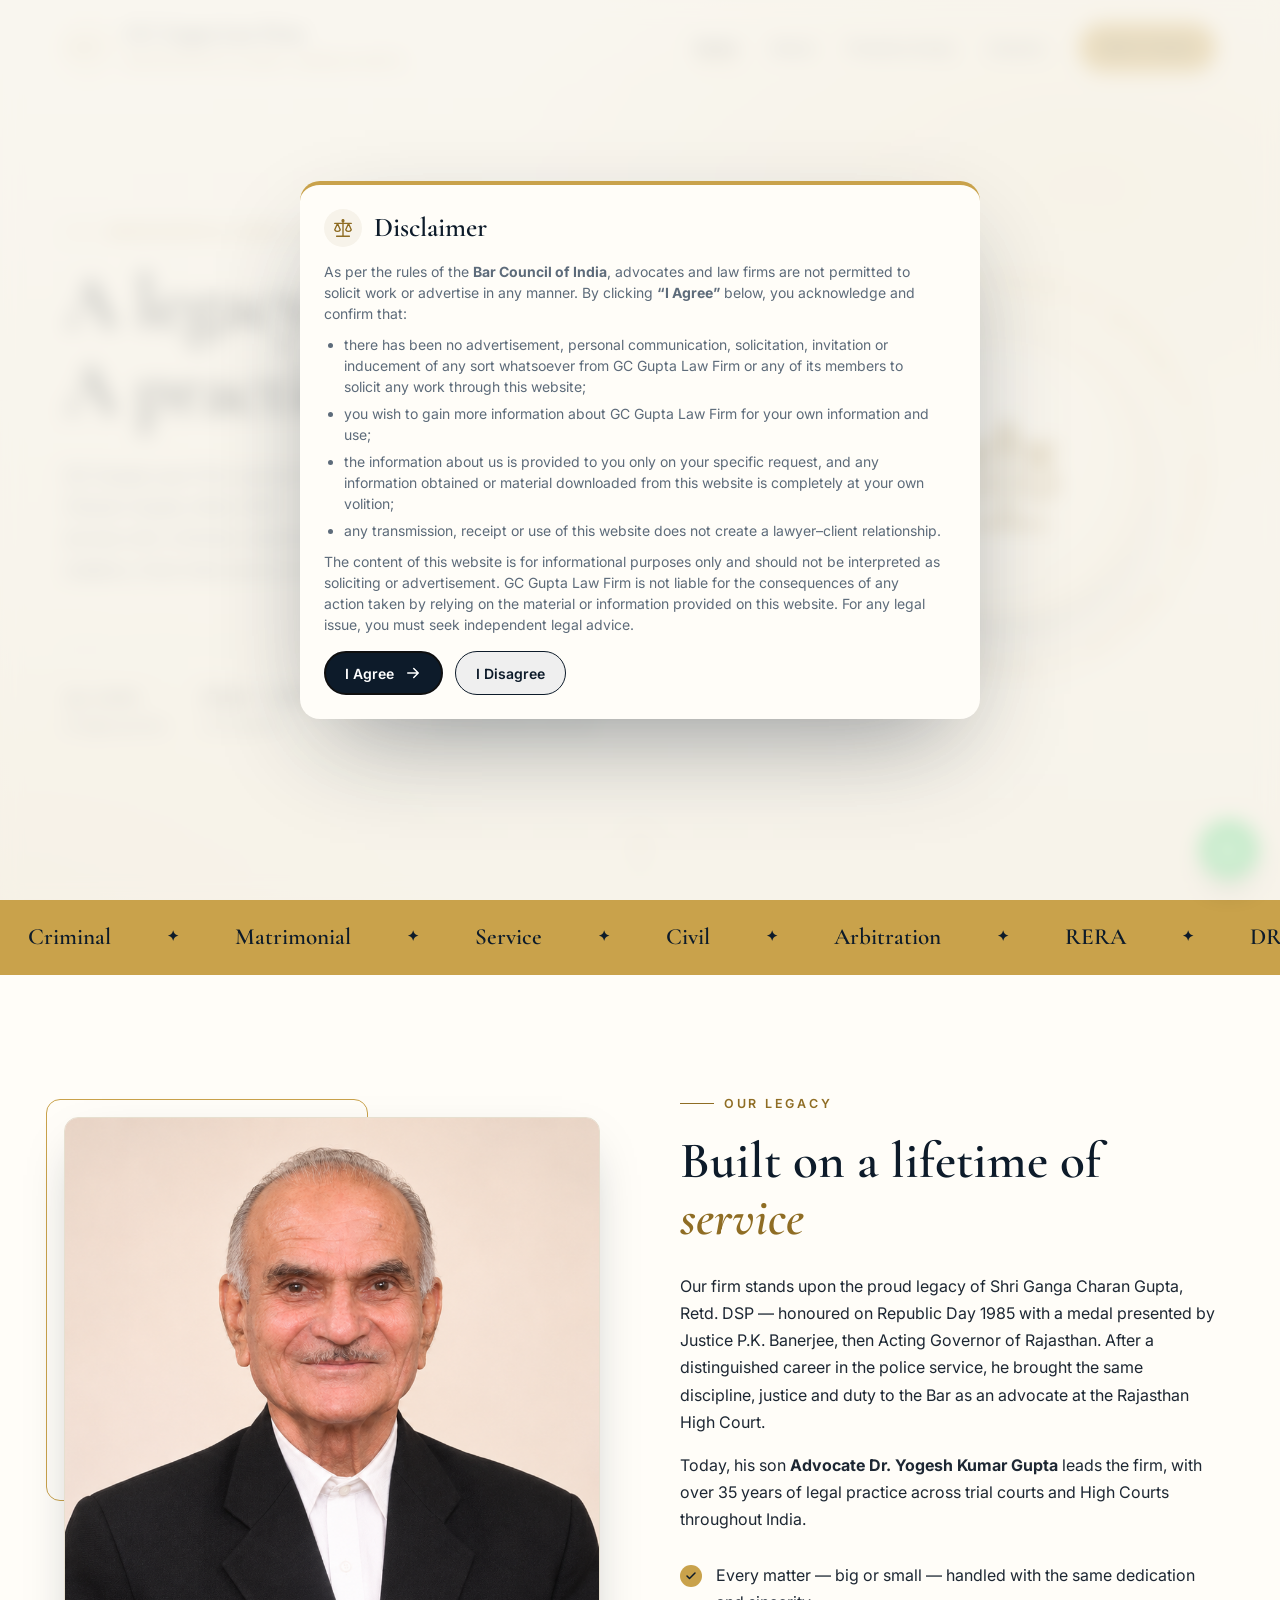
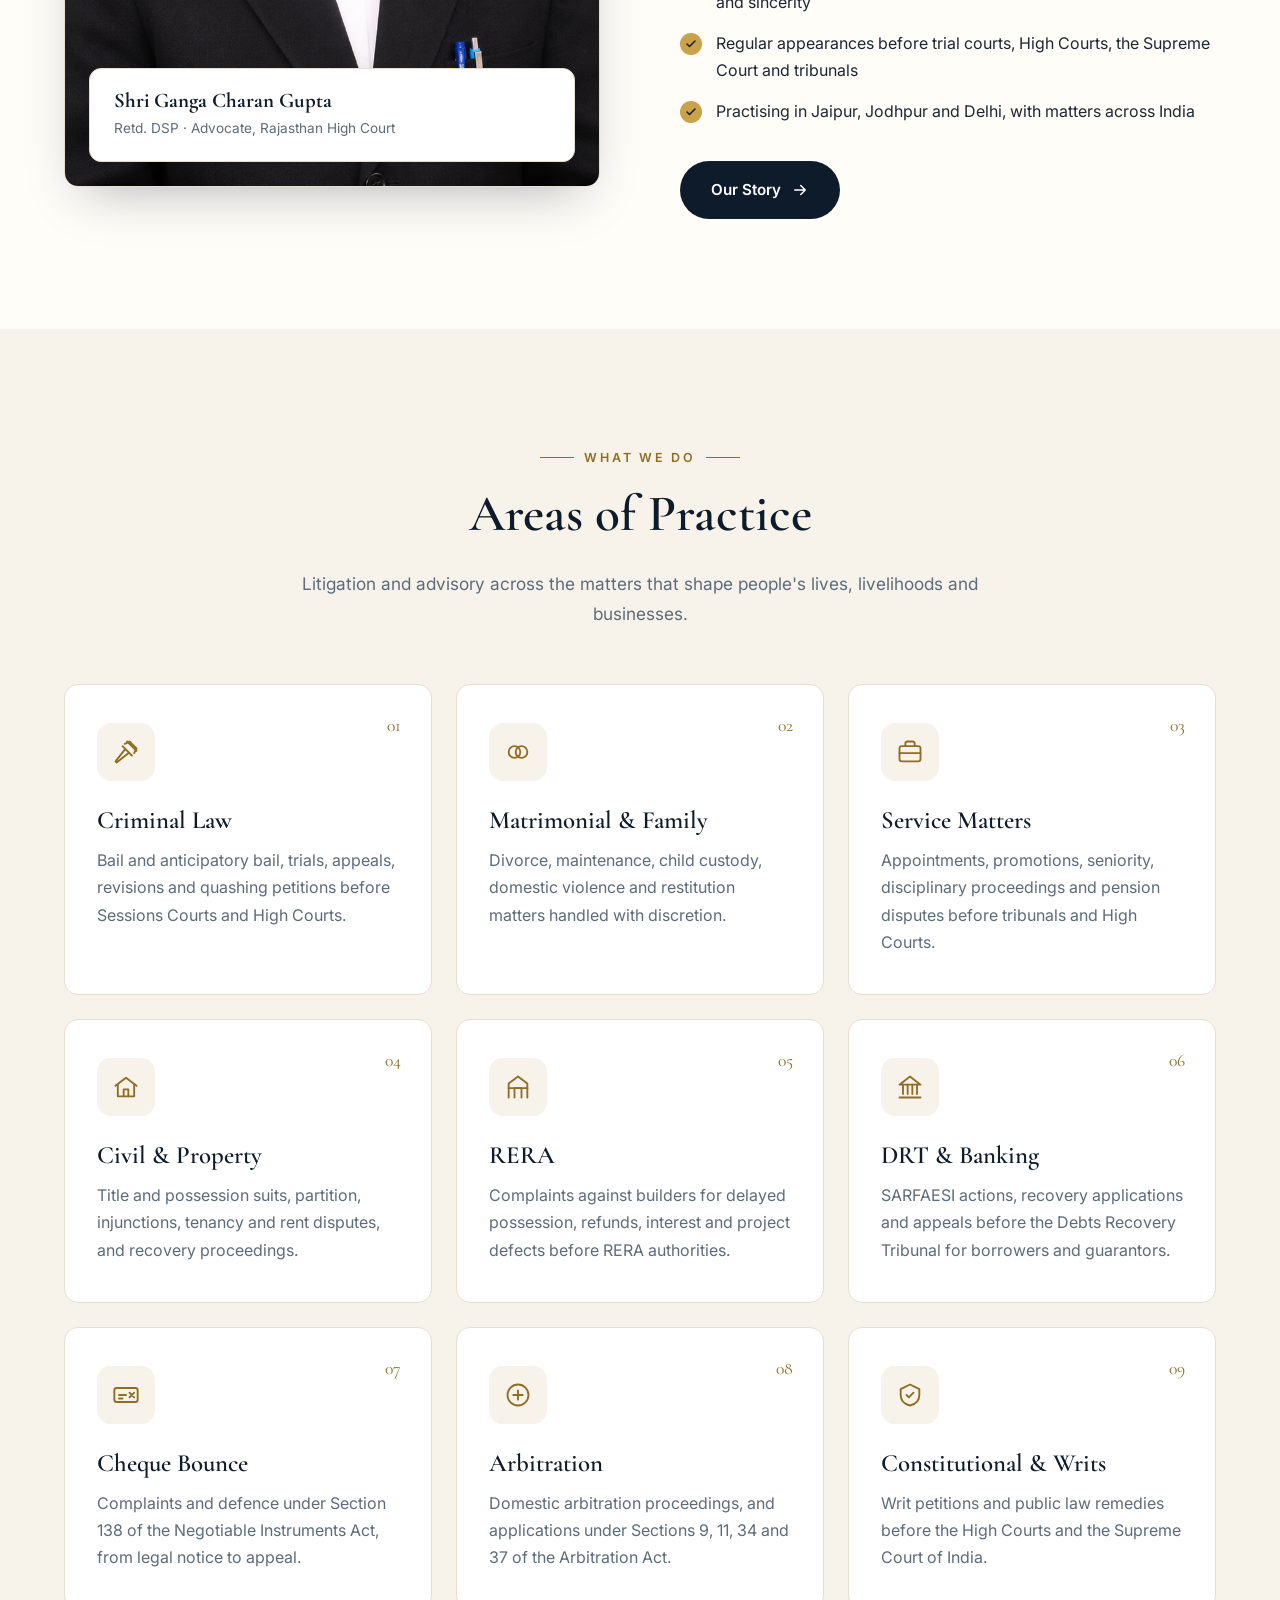
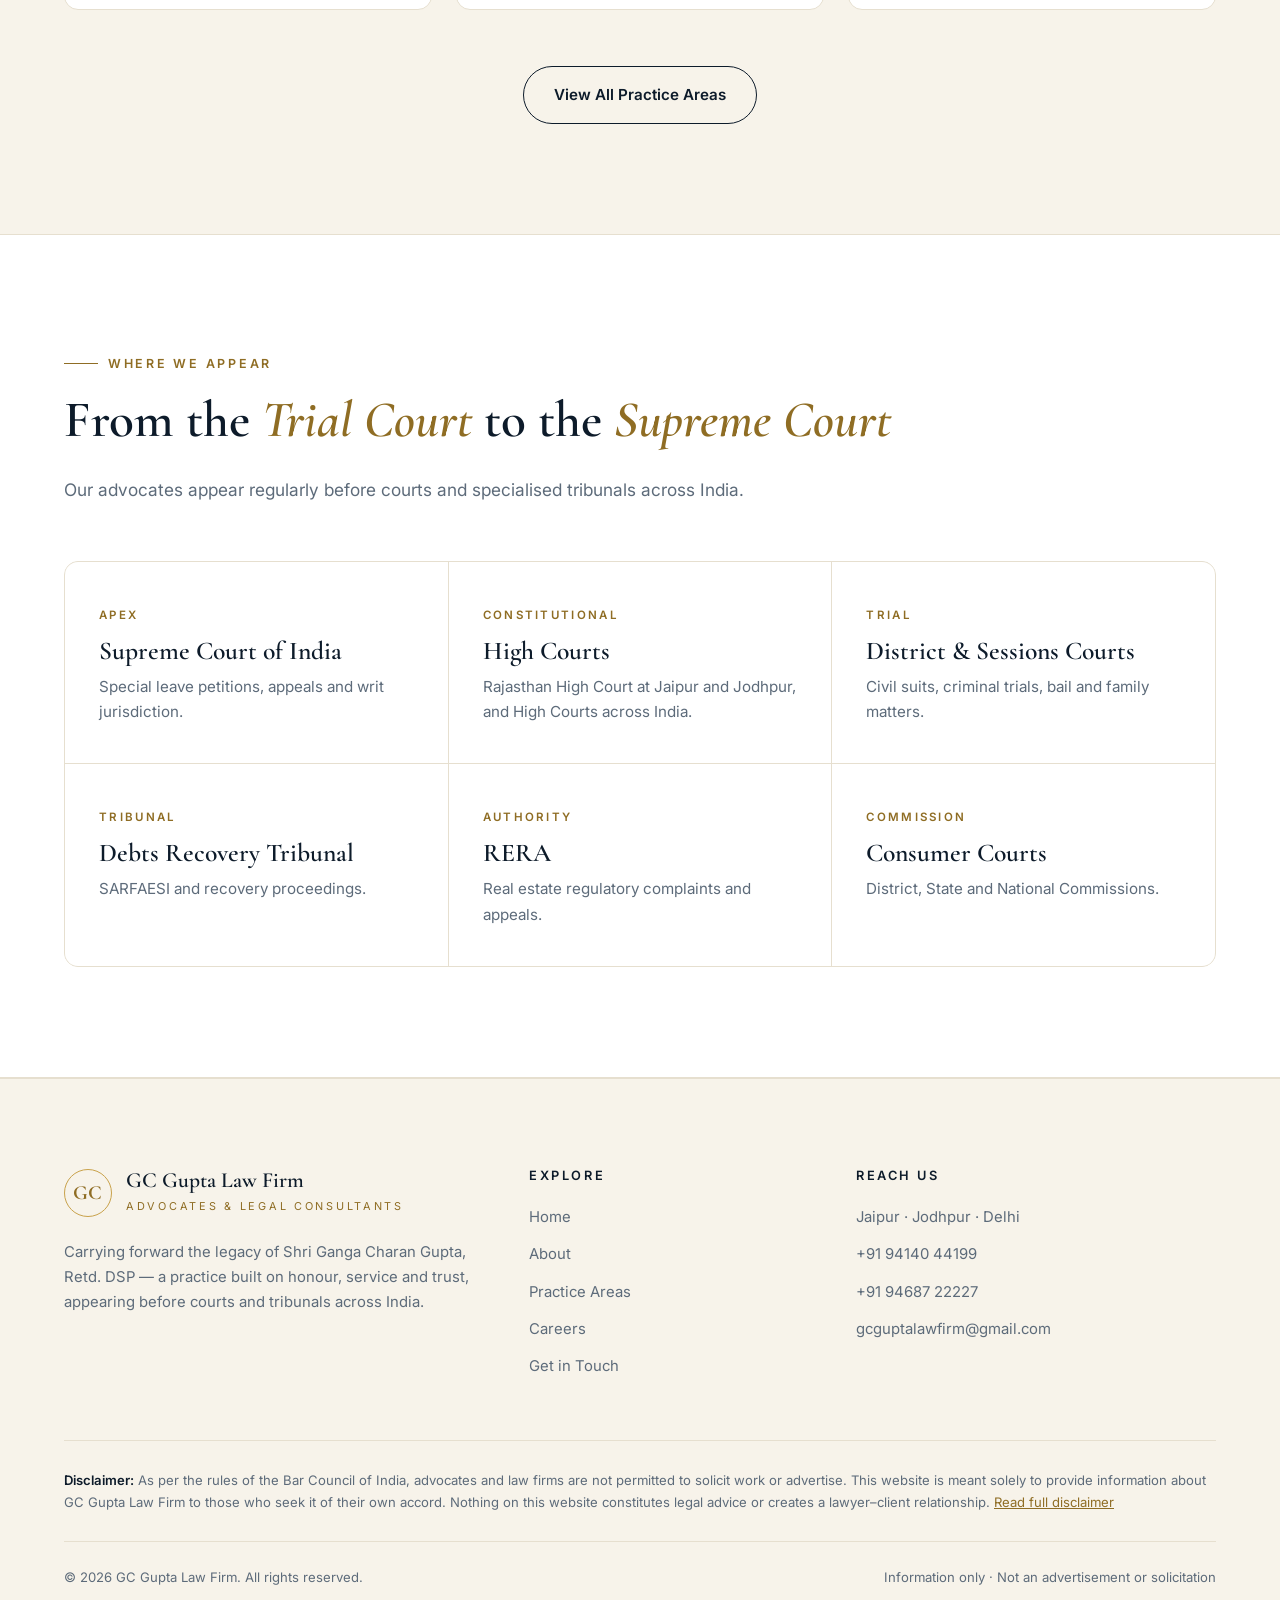
==== commit 4ef88061: "Make disclaimer compact with always-visible action buttons" ====
--- a/index.html
+++ b/index.html
@@ -11,9 +11,9 @@
   <link rel="preconnect" href="https://fonts.googleapis.com">
   <link rel="preconnect" href="https://fonts.gstatic.com" crossorigin>
   <link href="https://fonts.googleapis.com/css2?family=Cormorant+Garamond:ital,wght@0,500;0,600;0,700;1,500;1,600&family=Inter:wght@400;500;600&display=swap" rel="stylesheet">
-  <link rel="stylesheet" href="assets/css/styles.css?v=portraits-1">
+  <link rel="stylesheet" href="assets/css/styles.css?v=compact-disclaimer-1">
   <link rel="icon" href="data:image/svg+xml,%3Csvg xmlns='http://www.w3.org/2000/svg' viewBox='0 0 64 64'%3E%3Ccircle cx='32' cy='32' r='31' fill='%230d1b2a' stroke='%23c9a24b' stroke-width='2'/%3E%3Ctext x='32' y='41' text-anchor='middle' font-family='Georgia,serif' font-size='24' font-weight='700' fill='%23c9a24b'%3EGC%3C/text%3E%3C/svg%3E">
-  <script src="assets/js/main.js?v=original-updated-1" defer></script>
+  <script src="assets/js/main.js?v=compact-disclaimer-1" defer></script>
 </head>
 <body>
 
--- a/assets/css/styles.css
+++ b/assets/css/styles.css
@@ -477,24 +477,36 @@
 /* ---------- Bar Council disclaimer modal ---------- */
 .disclaimer {
   position: fixed; inset: 0; z-index: 1000;
-  display: none; align-items: center; justify-content: center; padding: 20px;
+  display: none; align-items: center; justify-content: center; padding: 12px;
   background: rgba(247, 243, 234, .75); backdrop-filter: blur(10px);
 }
 .disclaimer.open { display: flex; animation: fade .35s ease; }
 .disclaimer__box {
-  position: relative;
-  width: 100%; max-width: 680px; max-height: calc(100vh - 40px); overflow-y: auto;
-  background: var(--paper); border-radius: 20px; padding: 48px 46px 40px;
+  position: relative; display: flex; flex-direction: column;
+  width: 100%; max-width: 680px; max-height: calc(100vh - 24px);
+  max-height: calc(100dvh - 24px); overflow: hidden;
+  background: var(--paper); border-radius: 20px; padding: 24px;
   border-top: 4px solid var(--gold); box-shadow: 0 40px 100px -30px rgba(13, 27, 42, .45);
   animation: rise .45s cubic-bezier(.2, .8, .2, 1);
 }
-.disclaimer__seal { width: 56px; height: 56px; border-radius: 50%; background: var(--cream); color: var(--gold-text); display: grid; place-items: center; margin-bottom: 20px; }
-.disclaimer__seal svg { width: 28px; height: 28px; }
-.disclaimer h2 { font-size: 2.1rem; margin-bottom: 18px; }
-.disclaimer p { font-size: .95rem; color: var(--muted); }
-.disclaimer ul { padding-left: 20px; margin: 0 0 18px; color: var(--muted); font-size: .95rem; }
-.disclaimer ul li { margin-bottom: 8px; }
-.disclaimer__actions { display: flex; flex-wrap: wrap; gap: 12px; margin-top: 26px; }
+.disclaimer__heading { display: flex; align-items: center; gap: 12px; flex-shrink: 0; margin-bottom: 14px; }
+.disclaimer__seal { width: 38px; height: 38px; flex-shrink: 0; border-radius: 50%; background: var(--cream); color: var(--gold-text); display: grid; place-items: center; }
+.disclaimer__seal svg { width: 22px; height: 22px; }
+.disclaimer h2 { font-size: 1.7rem; margin: 0; }
+.disclaimer__content { min-height: 0; overflow-y: auto; overscroll-behavior: contain; scrollbar-gutter: stable; }
+.disclaimer__content:focus-visible { outline: 2px solid var(--gold-text); outline-offset: -2px; }
+.disclaimer p { font-size: .875rem; line-height: 1.5; color: var(--muted); margin-bottom: 10px; }
+.disclaimer ul { padding-left: 20px; margin: 0 0 10px; color: var(--muted); font-size: .875rem; line-height: 1.5; }
+.disclaimer ul li { margin-bottom: 6px; }
+.disclaimer__content > :last-child { margin-bottom: 0; }
+.disclaimer__actions { display: flex; gap: 12px; flex-shrink: 0; margin-top: 16px; }
+.disclaimer__actions .btn { min-height: 44px; padding: 11px 20px; font-size: .875rem; justify-content: center; }
+@media (max-width: 640px), (max-height: 600px) {
+  .disclaimer__box { padding: 16px; }
+  .disclaimer__heading { margin-bottom: 10px; }
+  .disclaimer__actions { margin-top: 12px; gap: 10px; }
+  .disclaimer__actions .btn { flex: 1; padding: 10px 12px; }
+}
 @keyframes fade { from { opacity: 0; } to { opacity: 1; } }
 @keyframes rise { from { opacity: 0; transform: translateY(30px) scale(.98); } to { opacity: 1; transform: none; } }
 
@@ -574,7 +586,6 @@
   .cards, .team, .values, .steps, .footer-grid, .form-grid { grid-template-columns: 1fr; }
   .step::after { display: none; }
   .form-card { padding: 30px 22px; }
-  .disclaimer__box { padding: 36px 24px 28px; }
   .duo__item { padding: 38px 28px; }
   .hero { padding-top: 120px; }
   .hero__meta { gap: 24px; }
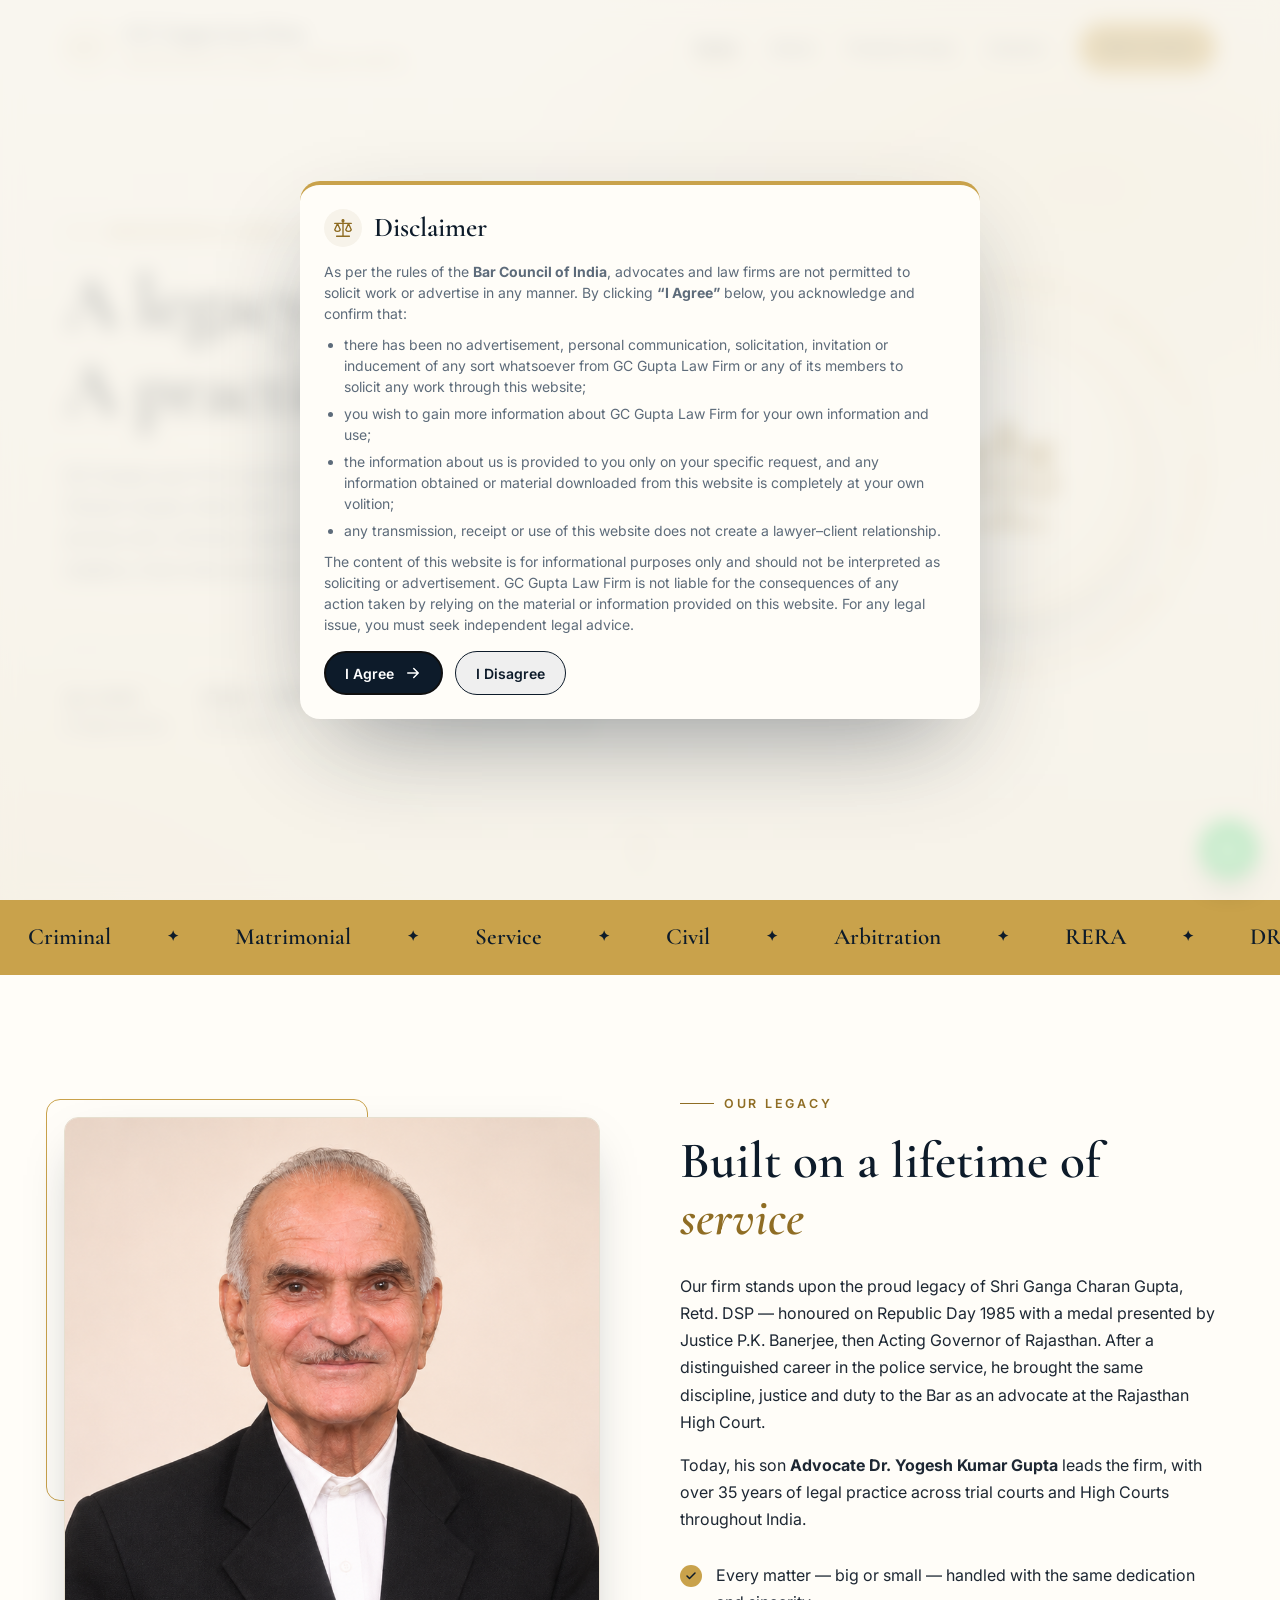
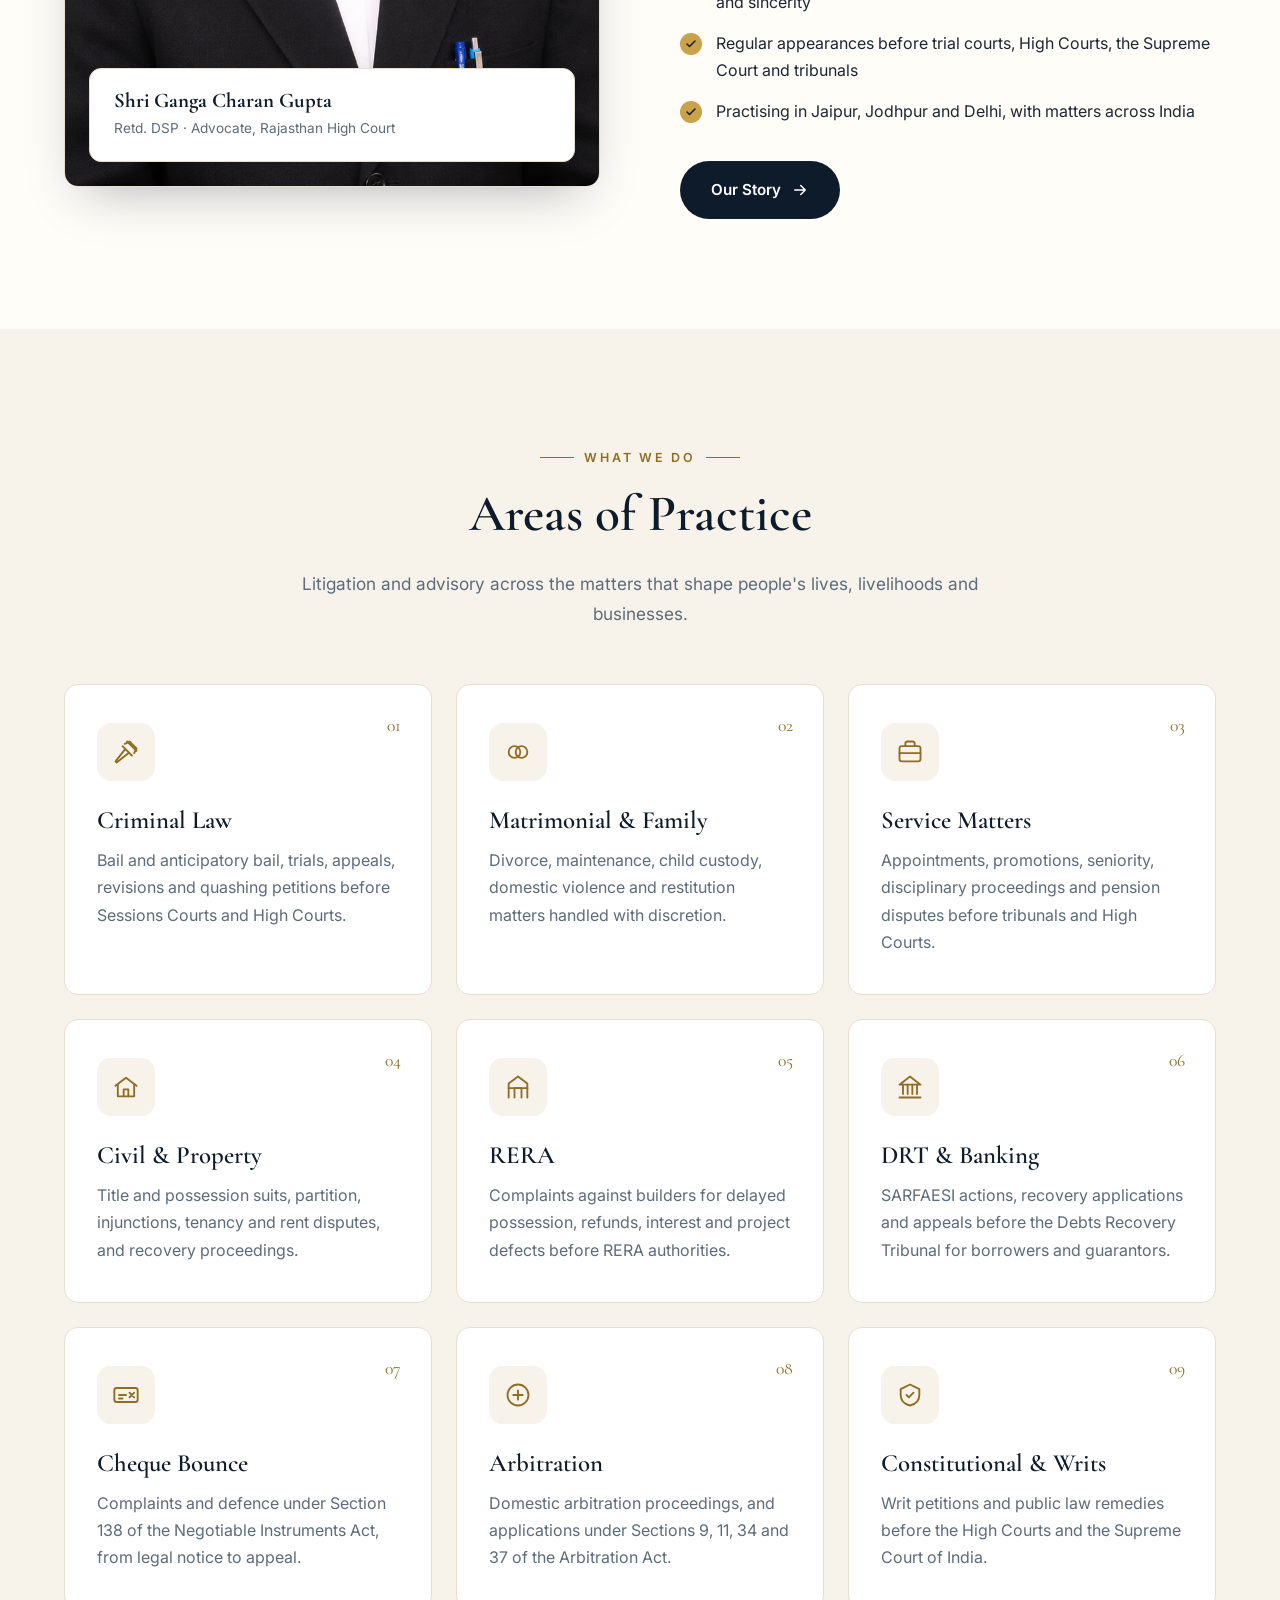
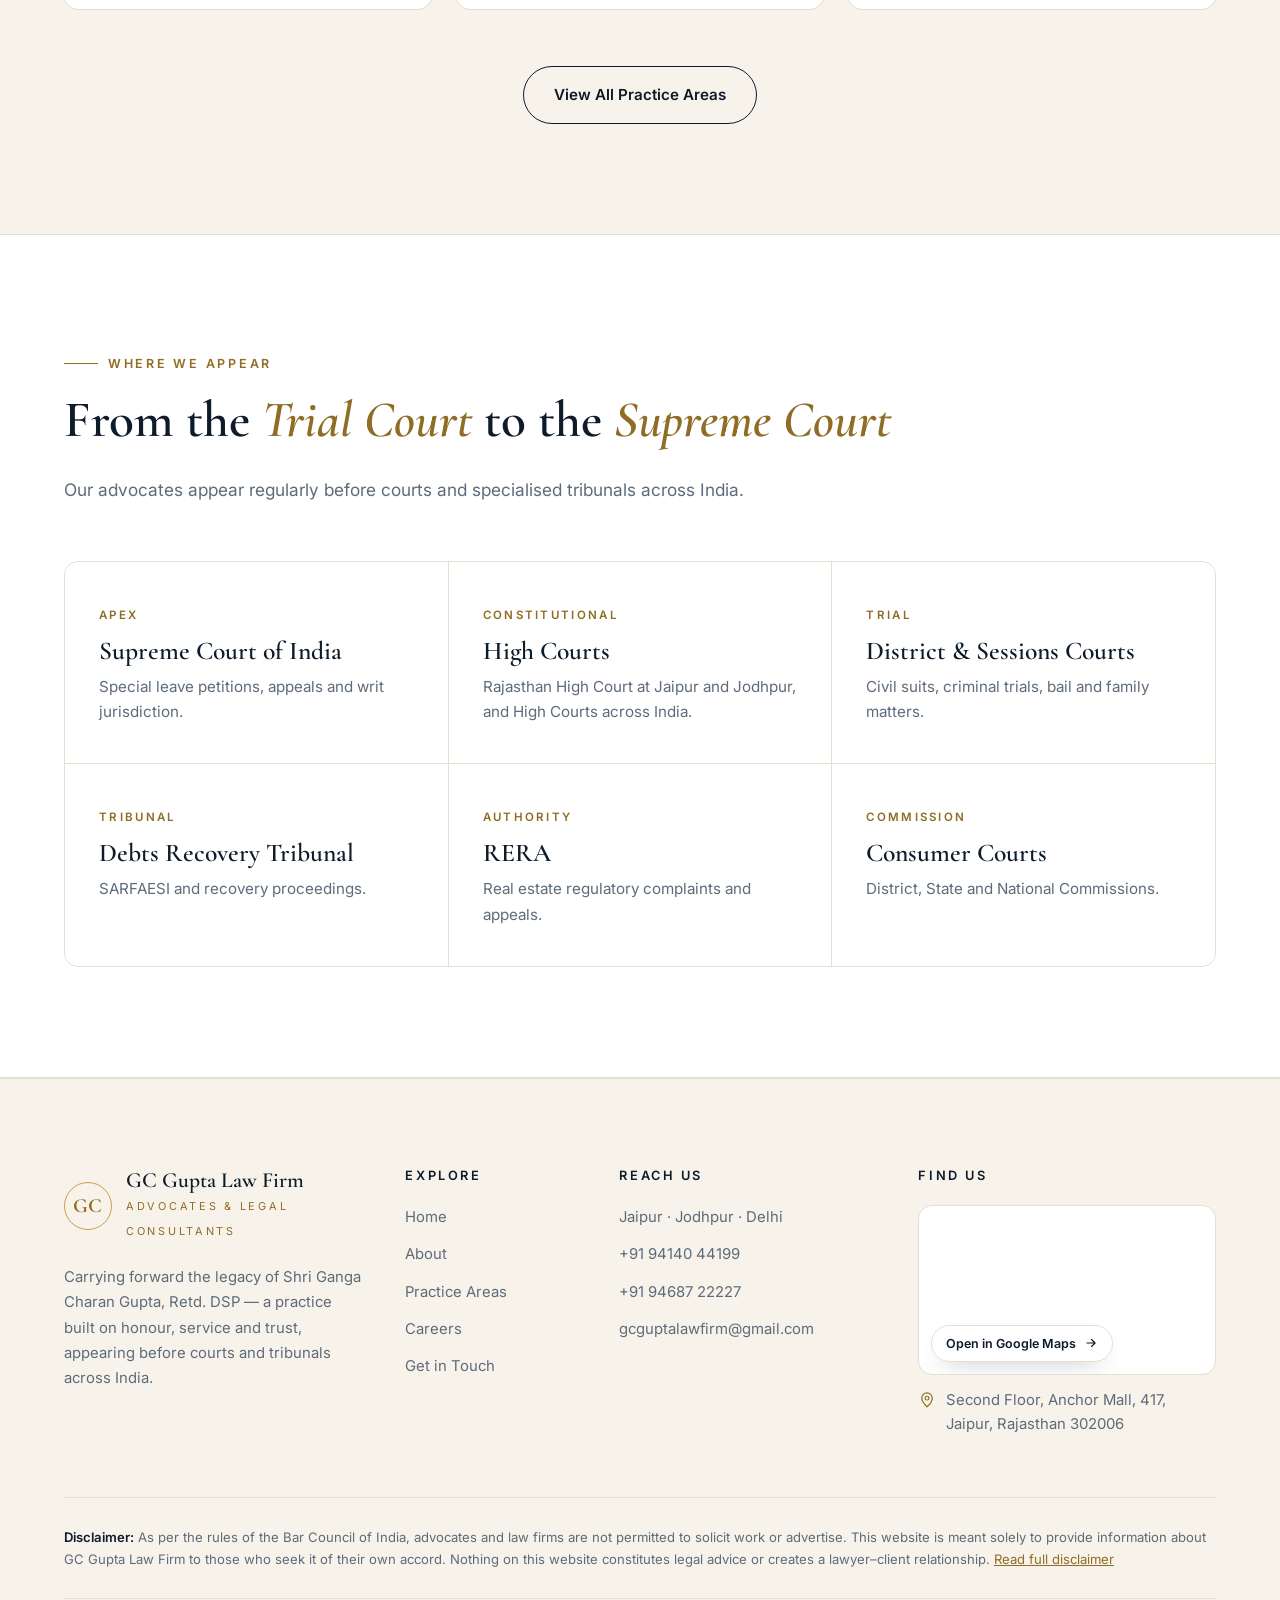
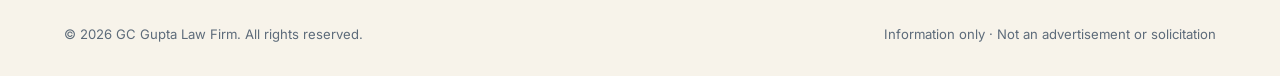
==== commit 6656c60e: "Add Find Us map with office address to the footer Clickable map card in a new right-hand footer colu" ====
--- a/index.html
+++ b/index.html
@@ -11,9 +11,9 @@
   <link rel="preconnect" href="https://fonts.googleapis.com">
   <link rel="preconnect" href="https://fonts.gstatic.com" crossorigin>
   <link href="https://fonts.googleapis.com/css2?family=Cormorant+Garamond:ital,wght@0,500;0,600;0,700;1,500;1,600&family=Inter:wght@400;500;600&display=swap" rel="stylesheet">
-  <link rel="stylesheet" href="assets/css/styles.css?v=compact-disclaimer-1">
+  <link rel="stylesheet" href="assets/css/styles.css?v=footer-map-1">
   <link rel="icon" href="data:image/svg+xml,%3Csvg xmlns='http://www.w3.org/2000/svg' viewBox='0 0 64 64'%3E%3Ccircle cx='32' cy='32' r='31' fill='%230d1b2a' stroke='%23c9a24b' stroke-width='2'/%3E%3Ctext x='32' y='41' text-anchor='middle' font-family='Georgia,serif' font-size='24' font-weight='700' fill='%23c9a24b'%3EGC%3C/text%3E%3C/svg%3E">
-  <script src="assets/js/main.js?v=compact-disclaimer-1" defer></script>
+  <script src="assets/js/main.js?v=footer-map-1" defer></script>
 </head>
 <body>
 
--- a/assets/css/styles.css
+++ b/assets/css/styles.css
@@ -459,11 +459,42 @@
 
 /* ---------- Footer ---------- */
 .site-footer { background: var(--cream); color: var(--muted); border-top: 1px solid var(--line); padding: 90px 0 0; font-size: .93rem; }
-.footer-grid { display: grid; grid-template-columns: 1.5fr 1fr 1.3fr; gap: 50px; padding-bottom: 60px; }
+.footer-grid { display: grid; grid-template-columns: 1.4fr .8fr 1.2fr 1.4fr; gap: 44px; padding-bottom: 60px; }
 .site-footer h4 { font-family: var(--sans); color: var(--ink); font-size: .8rem; letter-spacing: .2em; text-transform: uppercase; margin-bottom: 22px; font-weight: 600; }
 .site-footer ul { list-style: none; padding: 0; margin: 0; display: grid; gap: 12px; }
 .site-footer a:hover { color: var(--gold-text); }
 .site-footer .brand { margin-bottom: 22px; }
+.footer-map { display: block; color: var(--muted); }
+.footer-map__frame {
+  position: relative; display: block; height: 170px; overflow: hidden;
+  border-radius: var(--radius); border: 1px solid var(--line); background: var(--white);
+  transition: border-color .3s ease, box-shadow .3s ease, transform .3s ease;
+}
+.footer-map__frame iframe {
+  width: 100%; height: 100%; border: 0; pointer-events: none;
+  filter: grayscale(.4) contrast(1.05); transition: filter .3s ease;
+}
+.footer-map__cta {
+  position: absolute; left: 12px; bottom: 12px;
+  display: inline-flex; align-items: center; gap: 8px;
+  padding: 7px 14px; border-radius: 999px; background: var(--white); border: 1px solid var(--line);
+  color: var(--ink); font-size: .78rem; font-weight: 600;
+  box-shadow: 0 10px 24px -14px rgba(13, 27, 42, .45);
+  transition: background .25s ease, border-color .25s ease;
+}
+.footer-map__cta svg { width: 14px; height: 14px; transition: transform .25s ease; }
+.footer-map__address { display: flex; gap: 10px; align-items: flex-start; margin-top: 14px; line-height: 1.6; }
+.footer-map__pin { flex-shrink: 0; width: 18px; height: 18px; margin-top: 2px; color: var(--gold-text); }
+.footer-map__pin svg { width: 100%; height: 100%; }
+.footer-map:hover .footer-map__frame,
+.footer-map:focus-visible .footer-map__frame { border-color: var(--gold-text); box-shadow: var(--shadow); transform: translateY(-3px); }
+.footer-map:hover .footer-map__frame iframe { filter: none; }
+.footer-map:hover .footer-map__cta { background: var(--gold); border-color: var(--gold); }
+.footer-map:hover .footer-map__cta svg { transform: translateX(3px); }
+.footer-map:hover .footer-map__address { color: var(--gold-text); }
+.footer-map:focus-visible { outline: none; }
+.footer-map:focus-visible .footer-map__frame { outline: 2px solid var(--gold-text); outline-offset: 3px; }
+
 .footer-disclaimer {
   border-top: 1px solid var(--line); padding: 28px 0; font-size: .82rem; line-height: 1.7; color: var(--muted);
 }
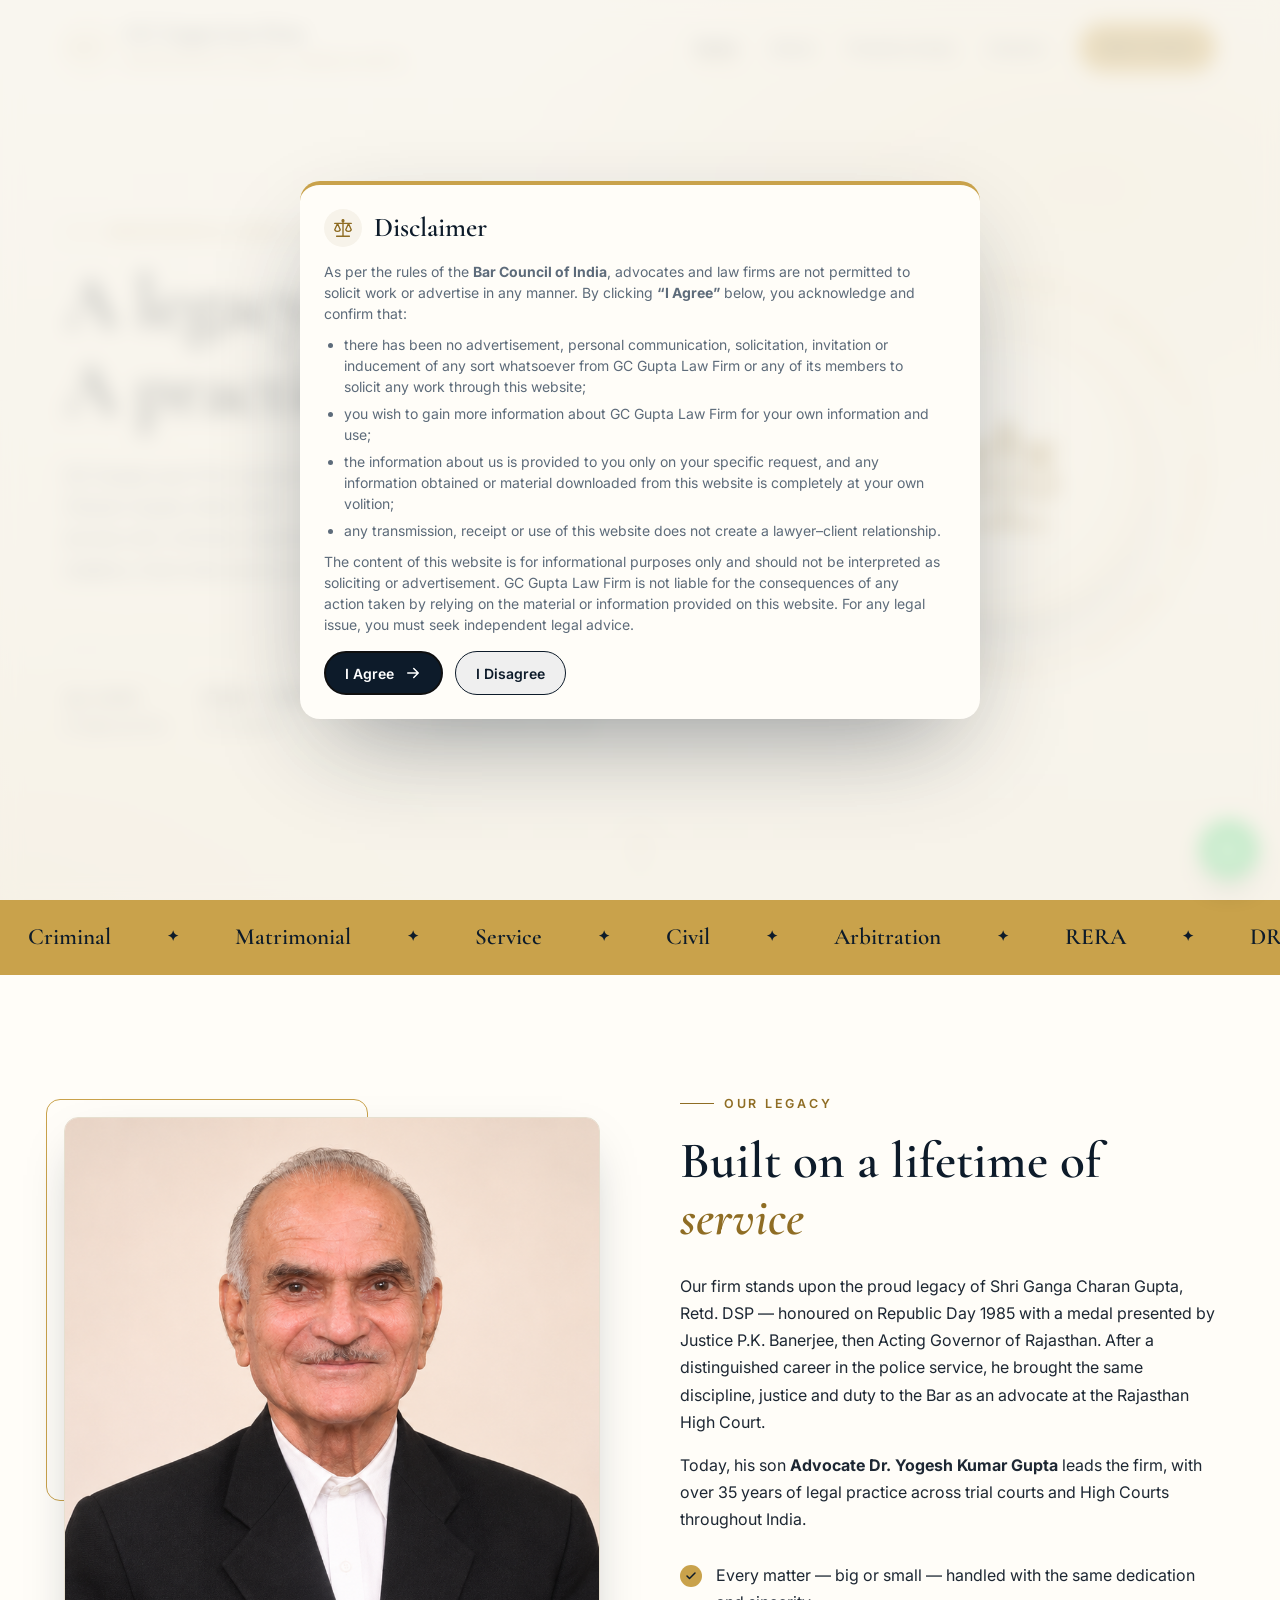
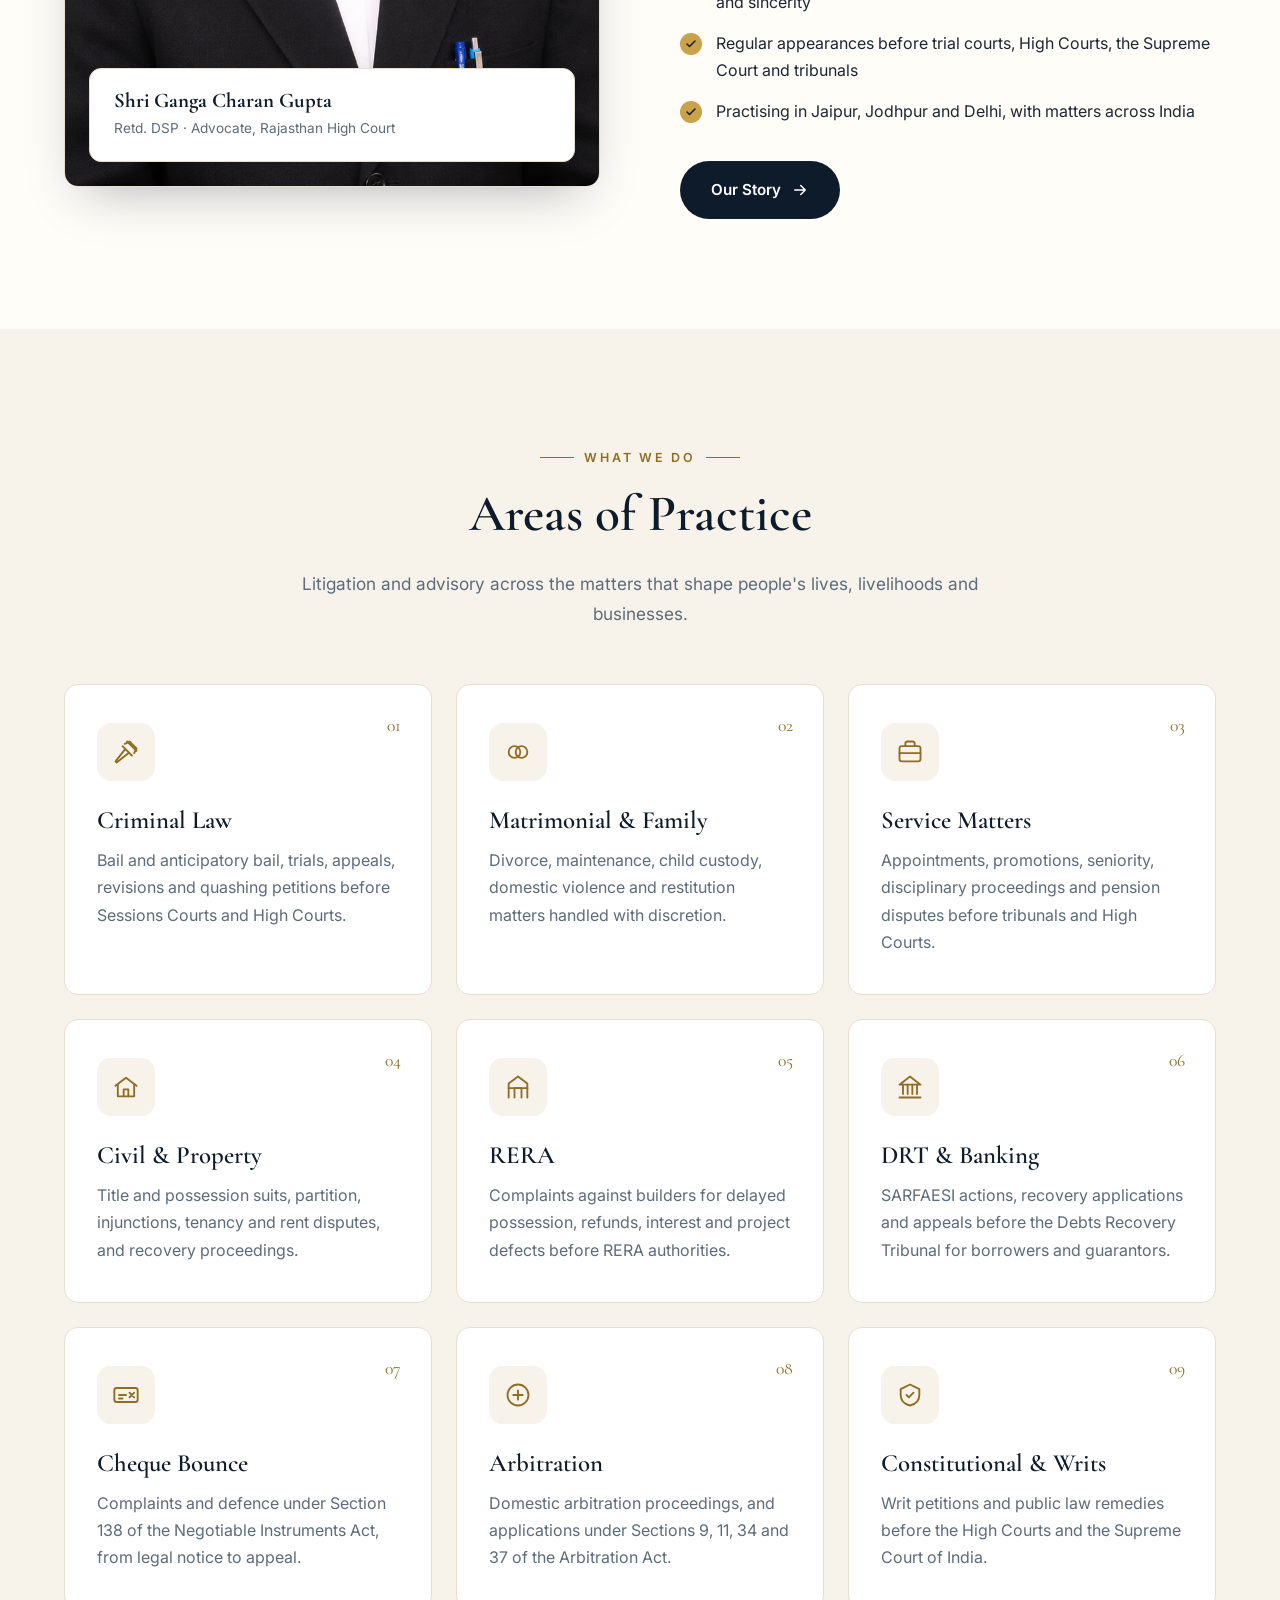
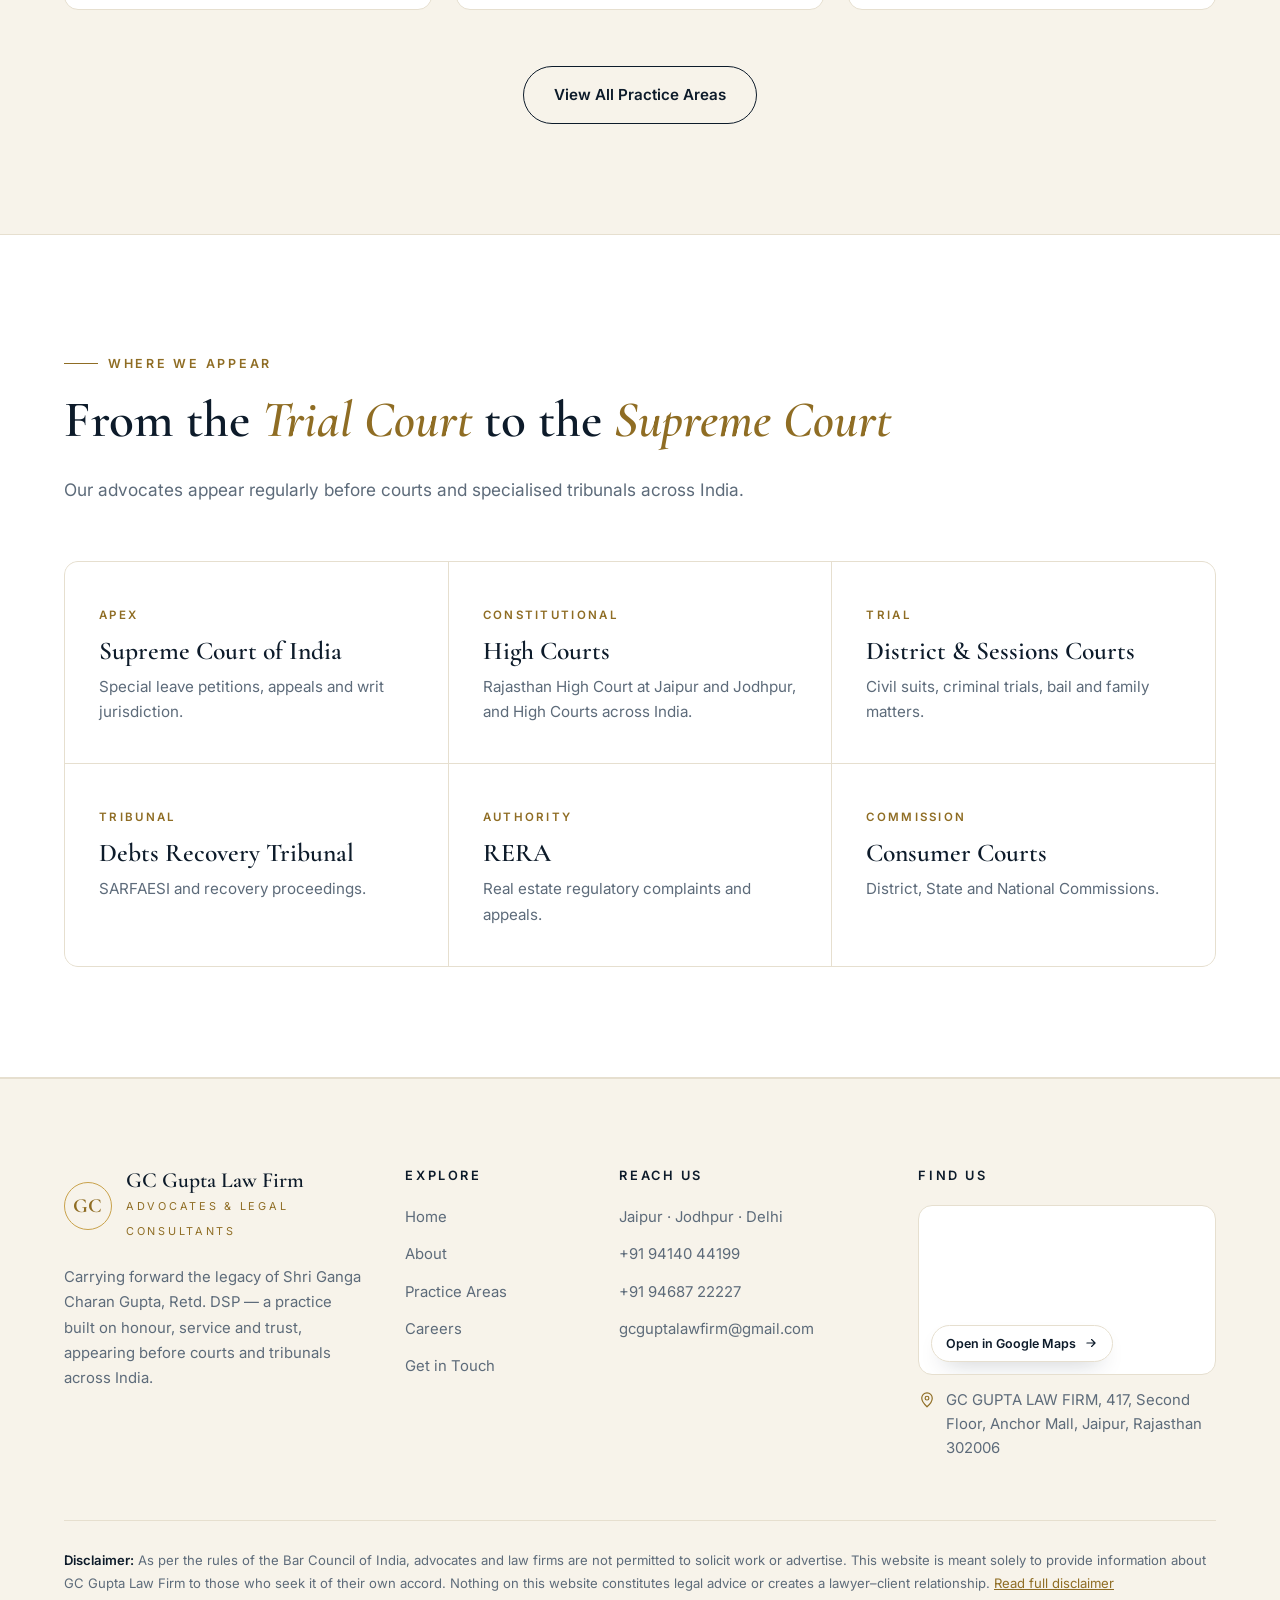
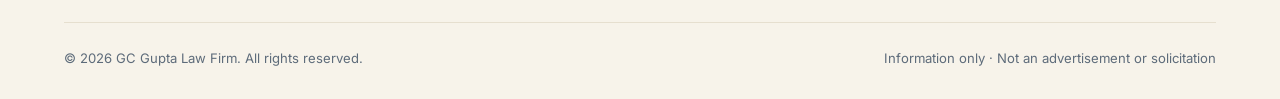
==== commit 10a048c4: "Show firm name and office number first in footer address Co-Authored-By: Claude Opus 5.5 <noreply@an" ====
--- a/index.html
+++ b/index.html
@@ -11,9 +11,9 @@
   <link rel="preconnect" href="https://fonts.googleapis.com">
   <link rel="preconnect" href="https://fonts.gstatic.com" crossorigin>
   <link href="https://fonts.googleapis.com/css2?family=Cormorant+Garamond:ital,wght@0,500;0,600;0,700;1,500;1,600&family=Inter:wght@400;500;600&display=swap" rel="stylesheet">
-  <link rel="stylesheet" href="assets/css/styles.css?v=footer-map-1">
+  <link rel="stylesheet" href="assets/css/styles.css?v=footer-map-2">
   <link rel="icon" href="data:image/svg+xml,%3Csvg xmlns='http://www.w3.org/2000/svg' viewBox='0 0 64 64'%3E%3Ccircle cx='32' cy='32' r='31' fill='%230d1b2a' stroke='%23c9a24b' stroke-width='2'/%3E%3Ctext x='32' y='41' text-anchor='middle' font-family='Georgia,serif' font-size='24' font-weight='700' fill='%23c9a24b'%3EGC%3C/text%3E%3C/svg%3E">
-  <script src="assets/js/main.js?v=footer-map-1" defer></script>
+  <script src="assets/js/main.js?v=footer-map-2" defer></script>
 </head>
 <body>
 
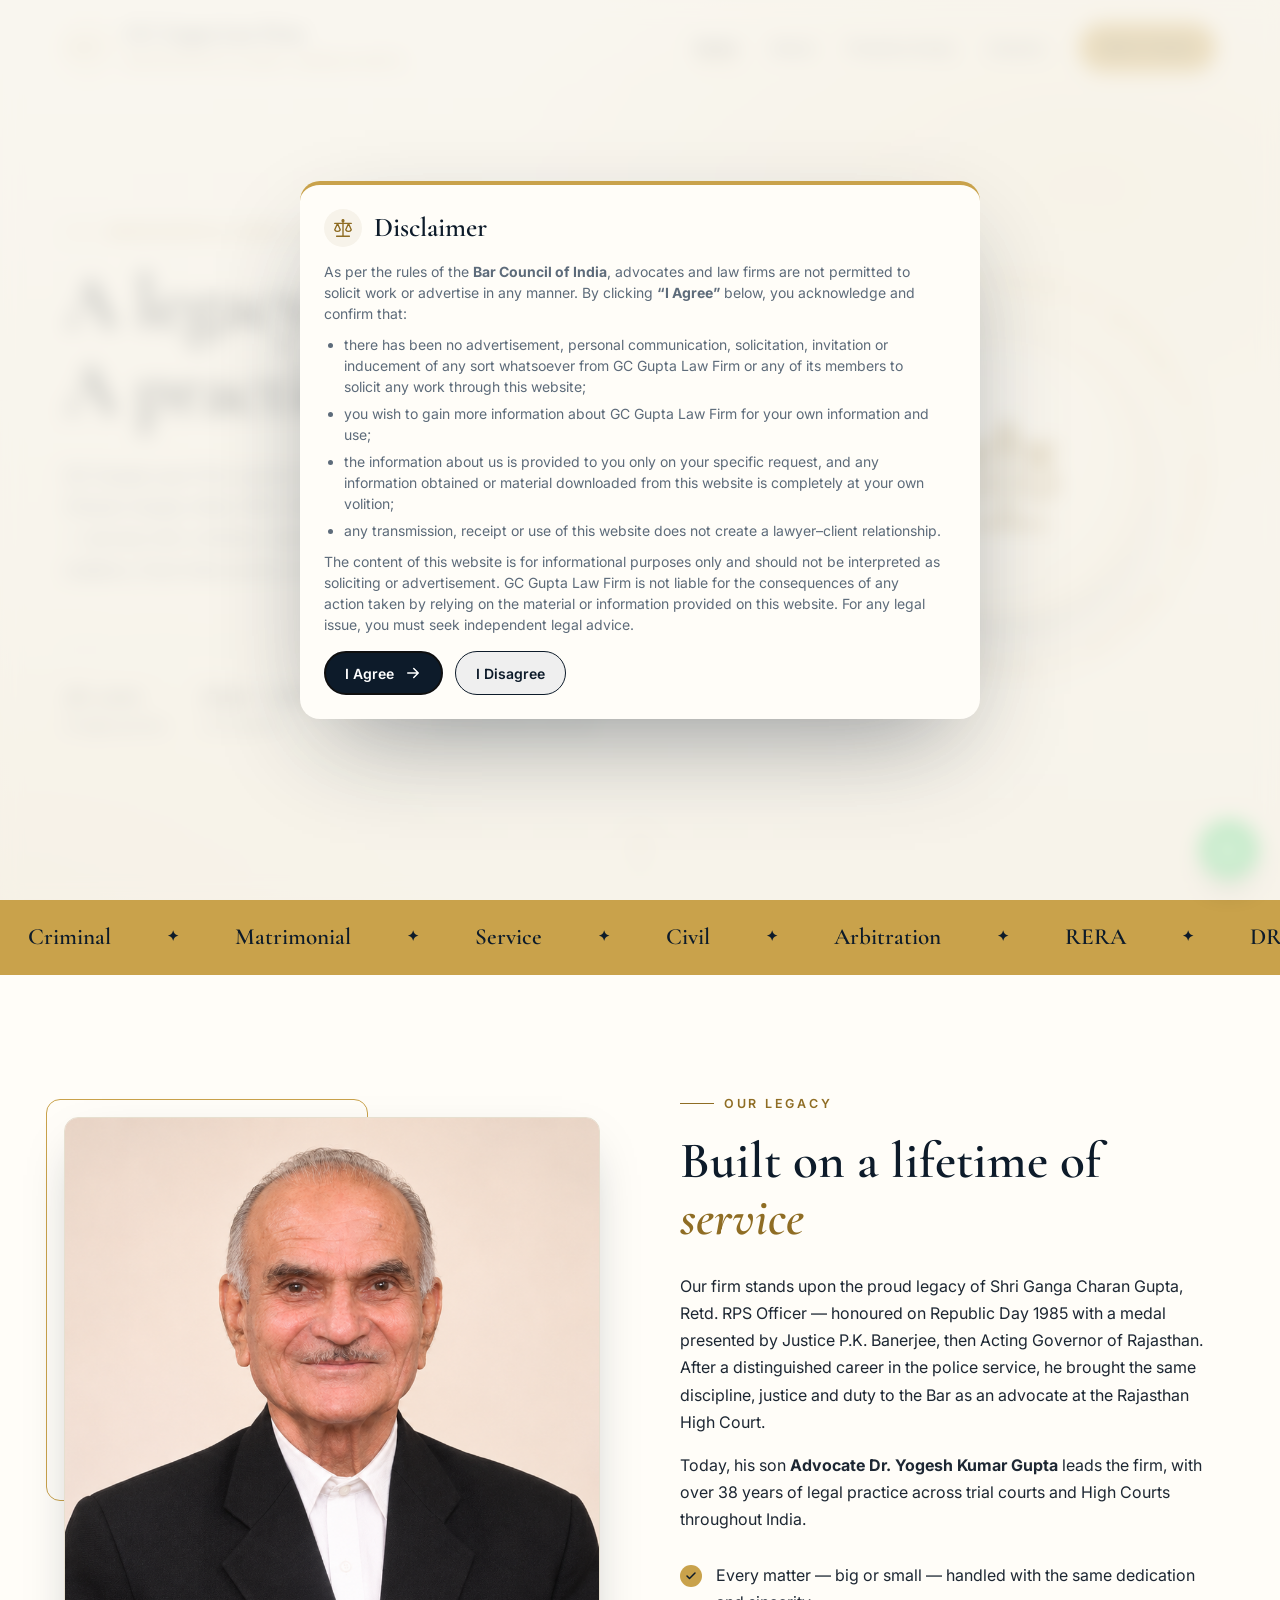
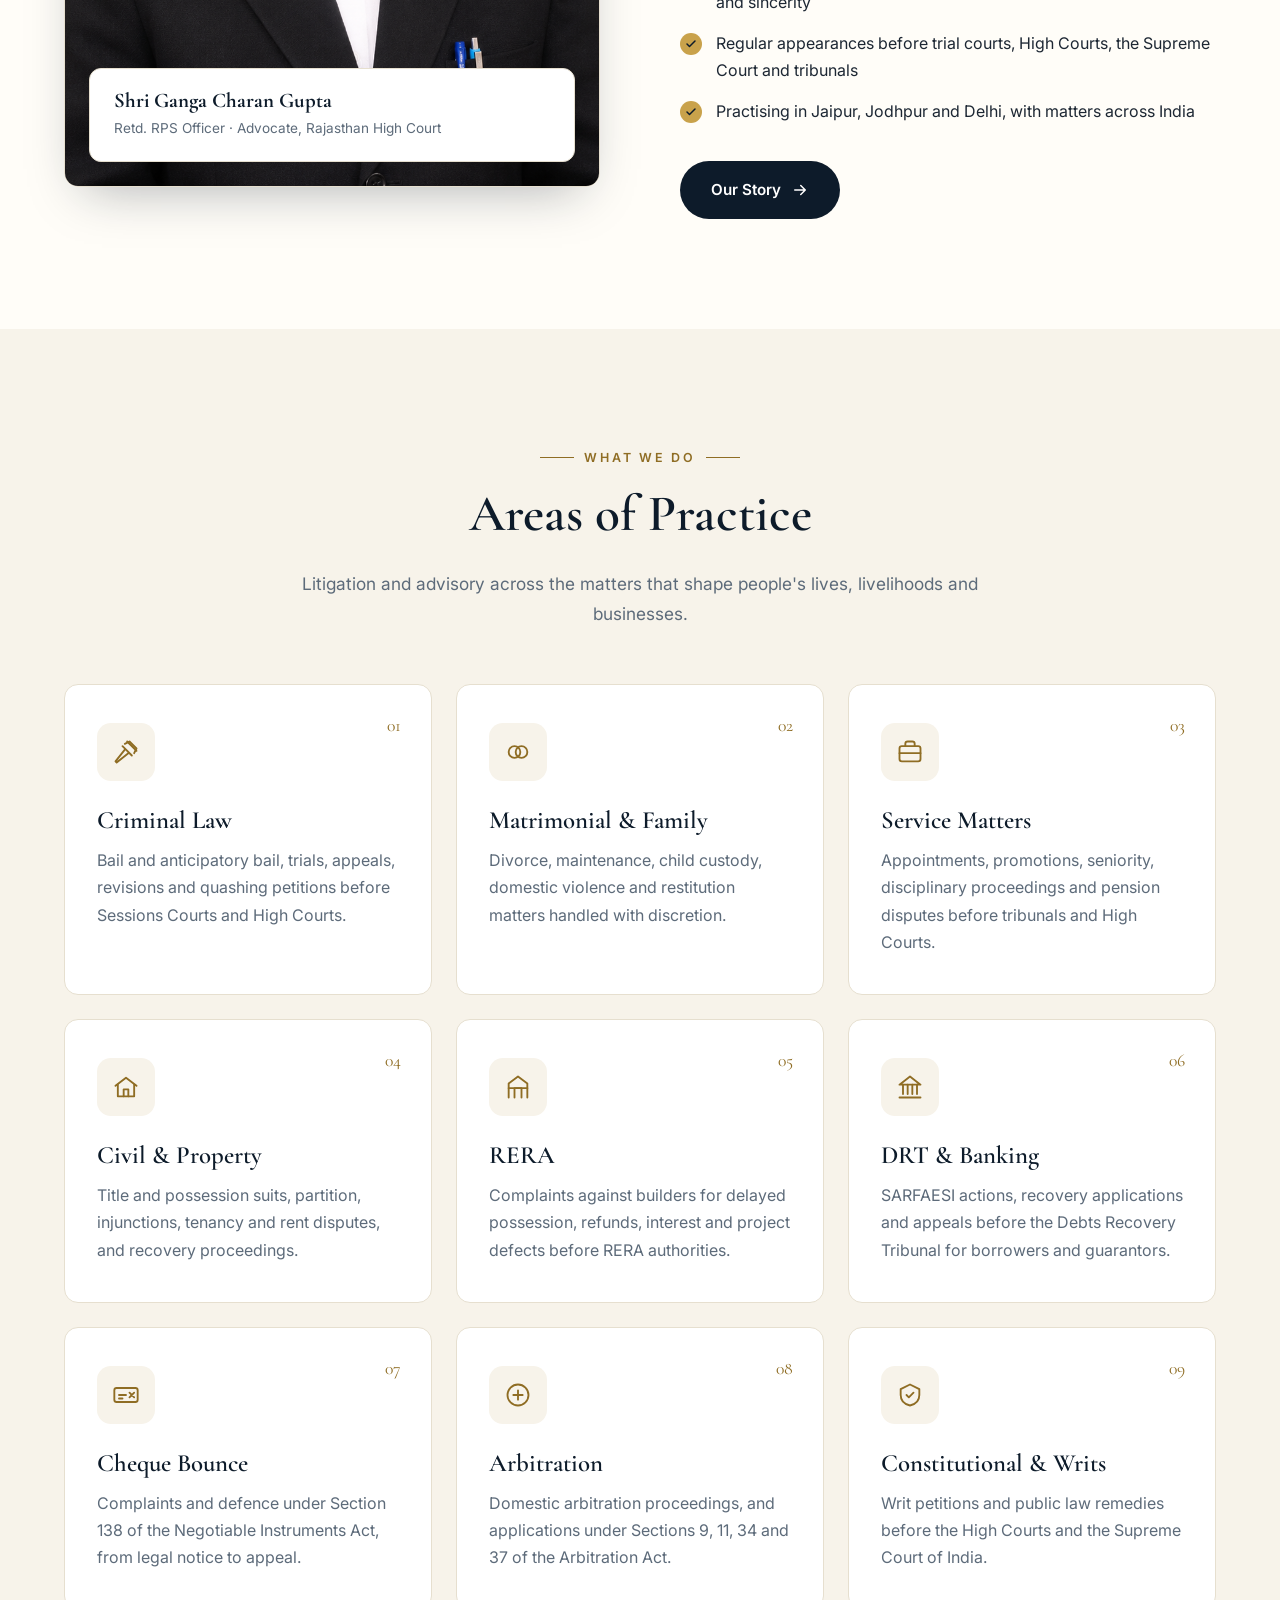
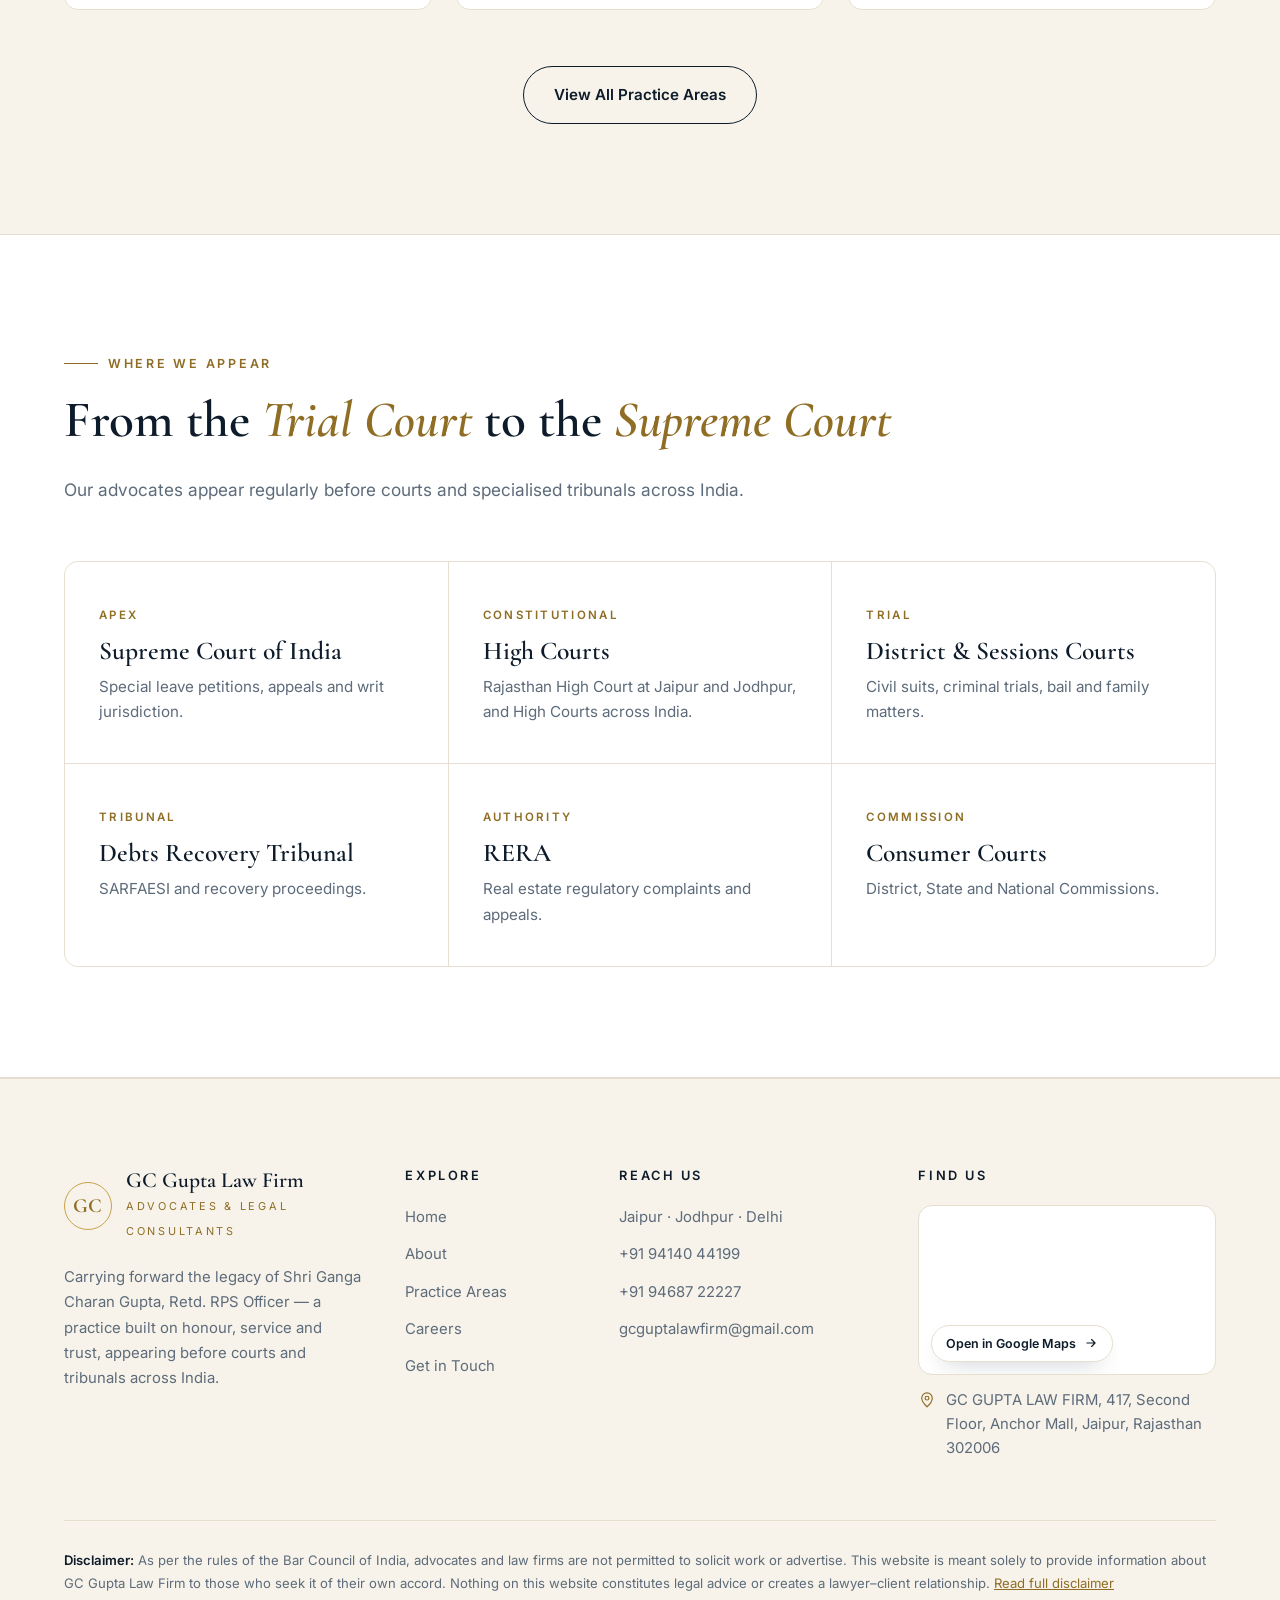
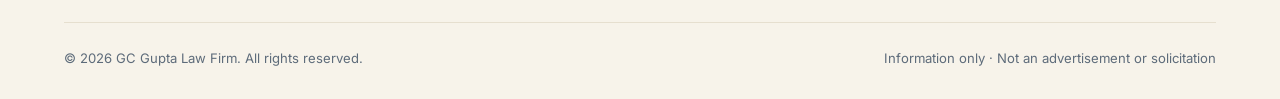
==== commit b1e49c74: "Update team titles, Retd. RPS Officer wording and 38 years of practice Co-Authored-By: Claude Opus 5" ====
--- a/index.html
+++ b/index.html
@@ -7,13 +7,13 @@
   <meta name="theme-color" content="#ffffff">
   <meta name="deploy-check" content="2026-10-19">
   <title>GC Gupta Law Firm | Advocates — Jaipur · Jodhpur · Delhi</title>
-  <meta name="description" content="GC Gupta Law Firm — carrying forward the legacy of Shri Ganga Charan Gupta, Retd. DSP. Civil, criminal, matrimonial, service, RERA, DRT, arbitration and cheque bounce matters before trial courts, High Courts, the Supreme Court and tribunals.">
+  <meta name="description" content="GC Gupta Law Firm — carrying forward the legacy of Shri Ganga Charan Gupta, Retd. RPS Officer. Civil, criminal, matrimonial, service, RERA, DRT, arbitration and cheque bounce matters before trial courts, High Courts, the Supreme Court and tribunals.">
   <link rel="preconnect" href="https://fonts.googleapis.com">
   <link rel="preconnect" href="https://fonts.gstatic.com" crossorigin>
   <link href="https://fonts.googleapis.com/css2?family=Cormorant+Garamond:ital,wght@0,500;0,600;0,700;1,500;1,600&family=Inter:wght@400;500;600&display=swap" rel="stylesheet">
-  <link rel="stylesheet" href="assets/css/styles.css?v=footer-map-2">
+  <link rel="stylesheet" href="assets/css/styles.css?v=team-titles-1">
   <link rel="icon" href="data:image/svg+xml,%3Csvg xmlns='http://www.w3.org/2000/svg' viewBox='0 0 64 64'%3E%3Ccircle cx='32' cy='32' r='31' fill='%230d1b2a' stroke='%23c9a24b' stroke-width='2'/%3E%3Ctext x='32' y='41' text-anchor='middle' font-family='Georgia,serif' font-size='24' font-weight='700' fill='%23c9a24b'%3EGC%3C/text%3E%3C/svg%3E">
-  <script src="assets/js/main.js?v=footer-map-2" defer></script>
+  <script src="assets/js/main.js?v=team-titles-1" defer></script>
 </head>
 <body>
 
@@ -24,11 +24,11 @@
         <span class="eyebrow reveal">Advocates &amp; Legal Consultants</span>
         <h1 class="reveal reveal-d1">A legacy of <span class="accent">honour.</span><br>A practice of justice.</h1>
         <p class="hero__lead reveal reveal-d2">
-          GC Gupta Law Firm carries forward the values of Shri Ganga Charan Gupta, Retd. DSP — discipline, integrity and duty —
+          GC Gupta Law Firm carries forward the values of Shri Ganga Charan Gupta, Retd. RPS Officer — discipline, integrity and duty —
           across civil, criminal, matrimonial, service and commercial matters, from trial courts to the Supreme Court of India.
         </p>
         <div class="hero__meta reveal reveal-d3">
-          <div><strong>35+ years</strong>of legal practice</div>
+          <div><strong>38+ years</strong>of legal practice</div>
           <div><strong>Jaipur · Jodhpur · Delhi</strong>our locations</div>
           <div><strong>Trial Court to Supreme Court</strong>and specialised tribunals</div>
         </div>
@@ -66,7 +66,7 @@
           <div class="frame__badge">
             <div>
               <strong>Shri Ganga Charan Gupta</strong>
-              <span>Retd. DSP · Advocate, Rajasthan High Court</span>
+              <span>Retd. RPS Officer · Advocate, Rajasthan High Court</span>
             </div>
           </div>
         </div>
@@ -75,12 +75,12 @@
         <span class="eyebrow reveal">Our Legacy</span>
         <h2 class="reveal reveal-d1">Built on a lifetime of <span class="accent">service</span></h2>
         <p class="reveal reveal-d1">
-          Our firm stands upon the proud legacy of Shri Ganga Charan Gupta, Retd. DSP — honoured on Republic Day 1985 with a medal
+          Our firm stands upon the proud legacy of Shri Ganga Charan Gupta, Retd. RPS Officer — honoured on Republic Day 1985 with a medal
           presented by Justice P.K. Banerjee, then Acting Governor of Rajasthan. After a distinguished career in the police service,
           he brought the same discipline, justice and duty to the Bar as an advocate at the Rajasthan High Court.
         </p>
         <p class="reveal reveal-d2">
-          Today, his son <strong>Advocate Dr. Yogesh Kumar Gupta</strong> leads the firm, with over 35 years of legal practice across
+          Today, his son <strong>Advocate Dr. Yogesh Kumar Gupta</strong> leads the firm, with over 38 years of legal practice across
           trial courts and High Courts throughout India.
         </p>
         <ul class="checklist reveal reveal-d2">
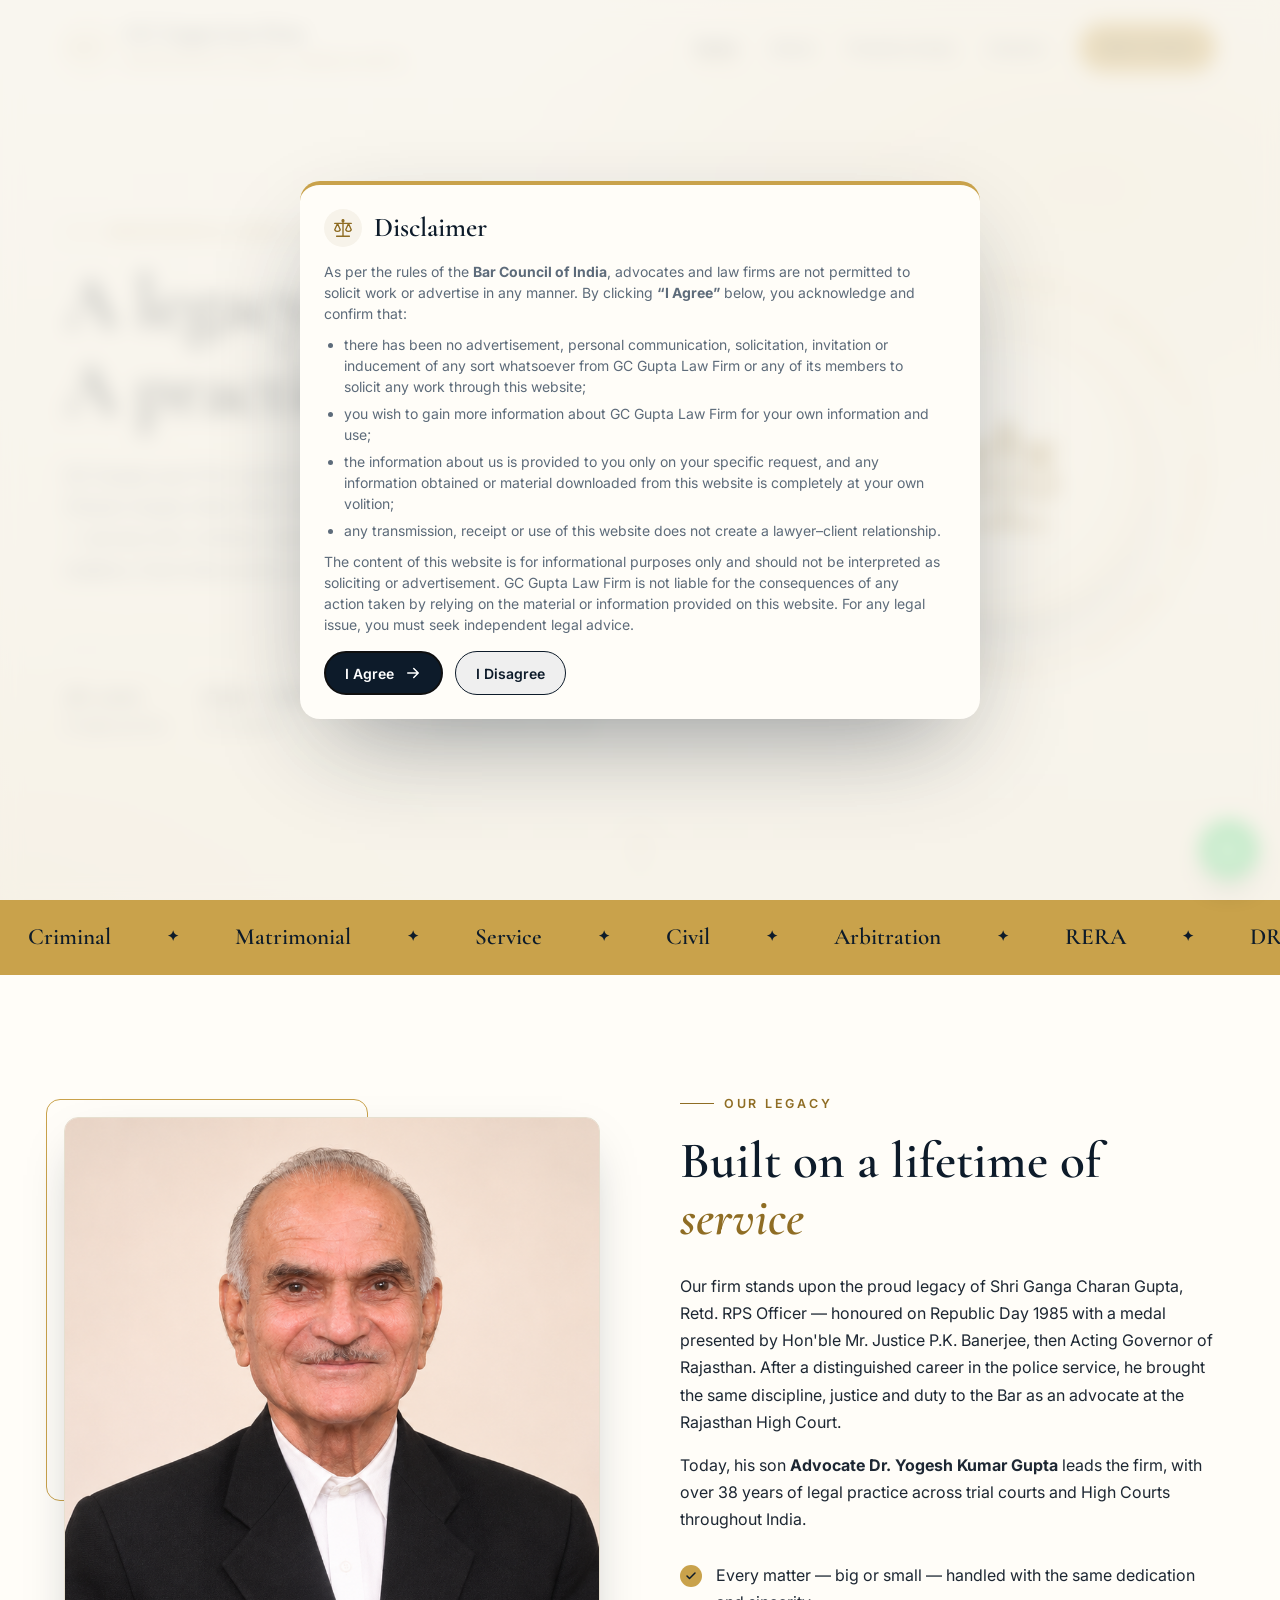
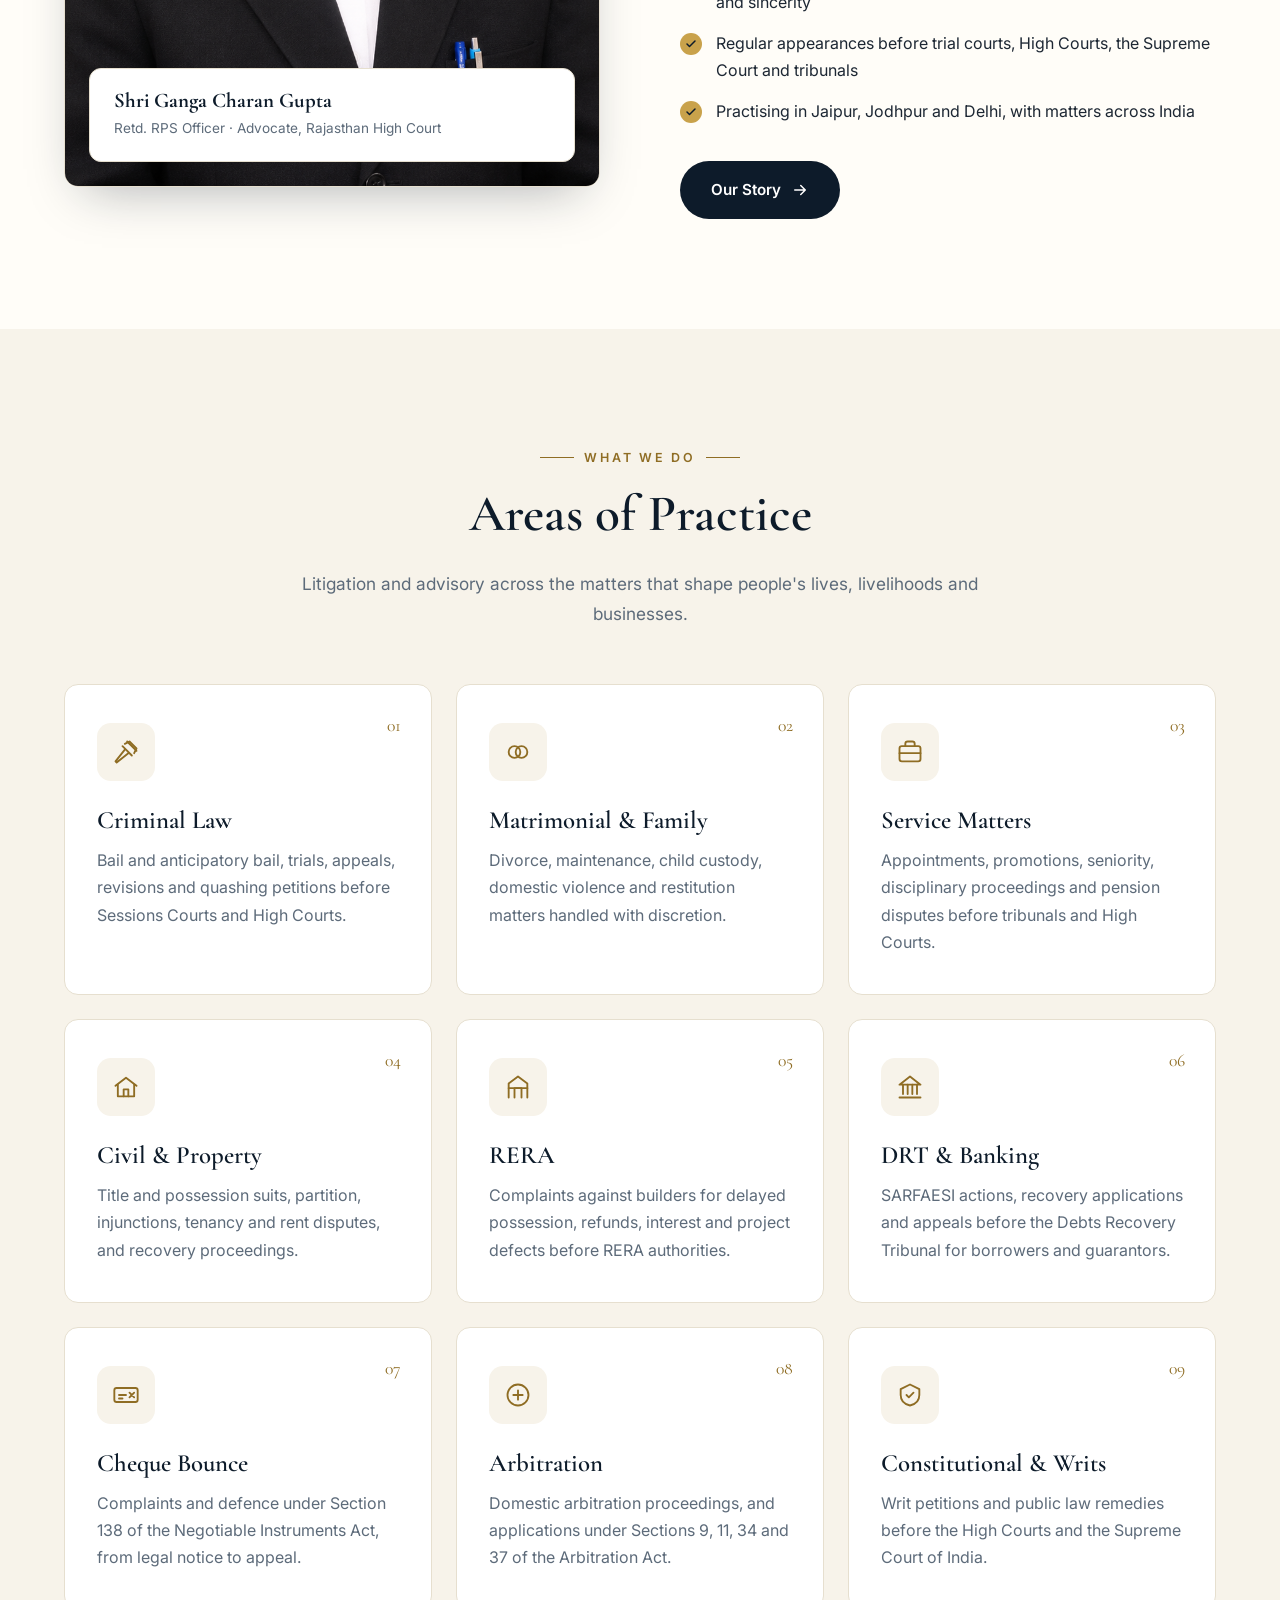
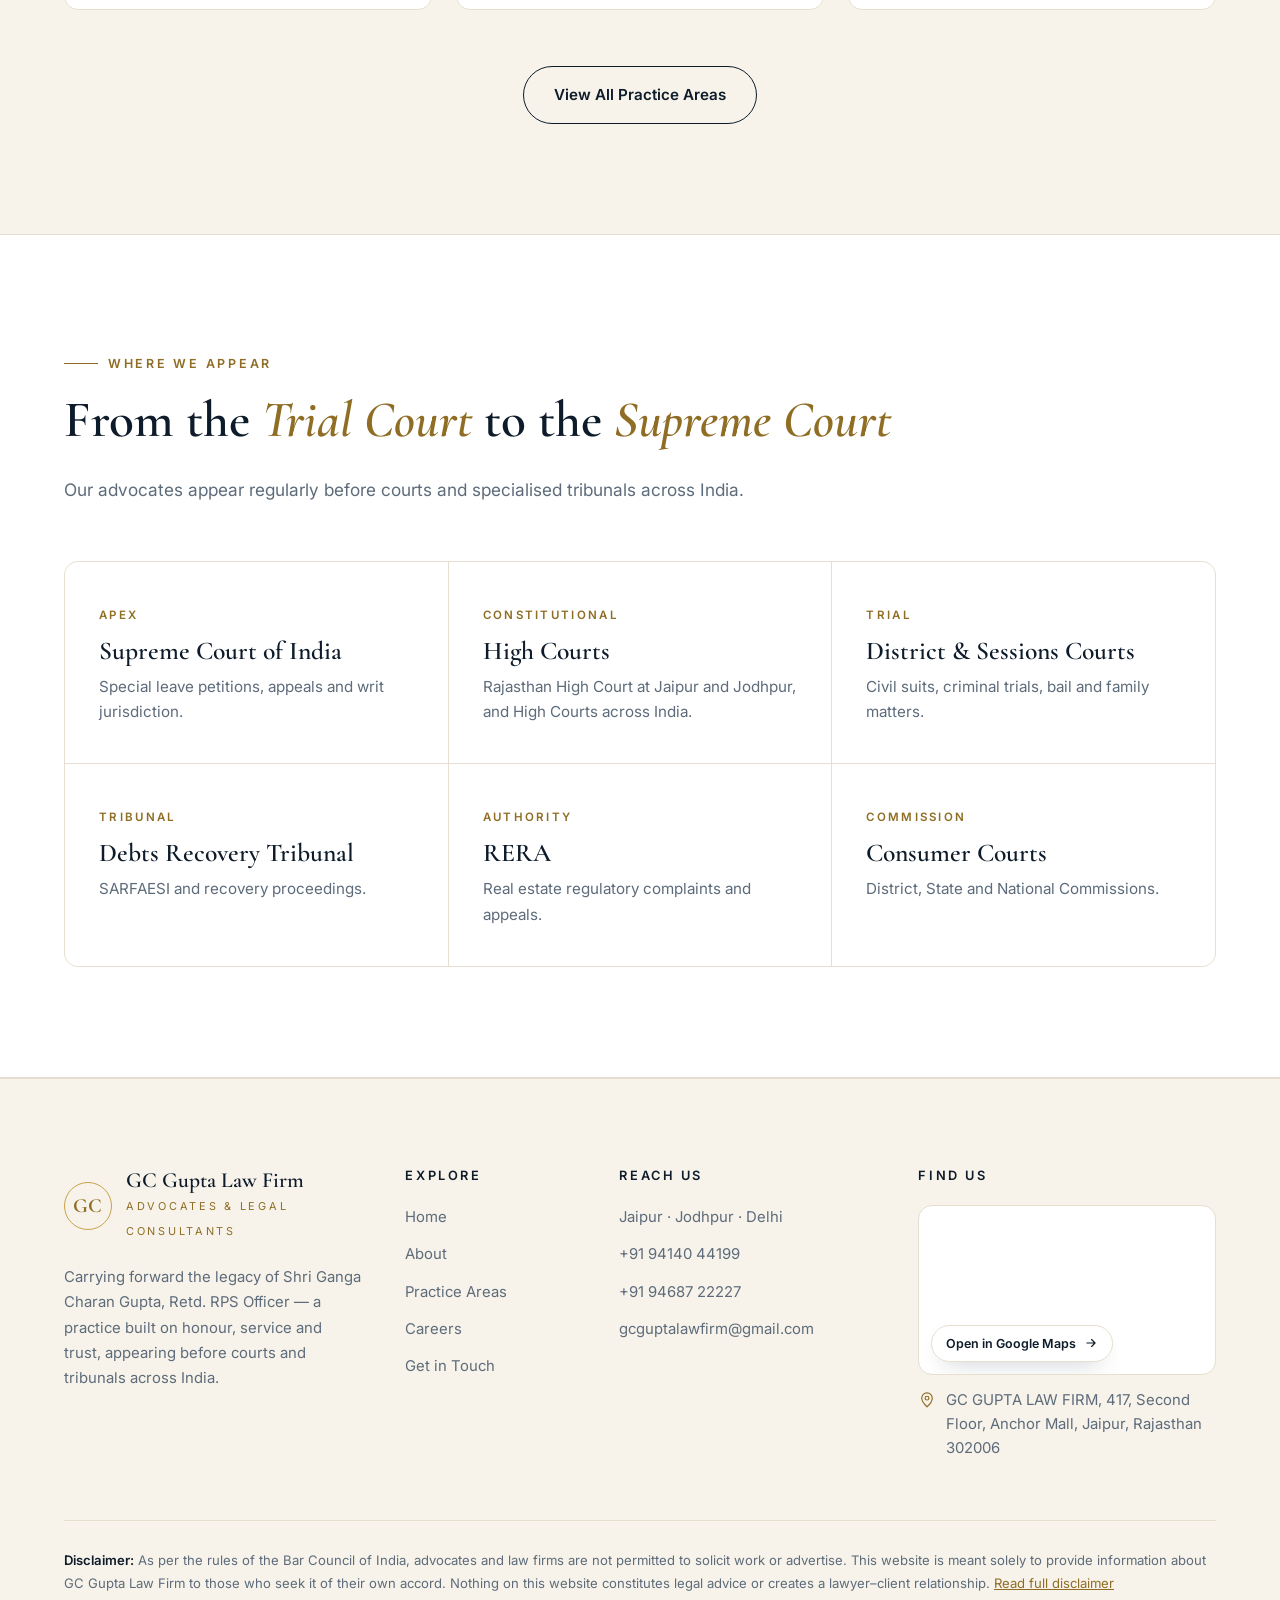
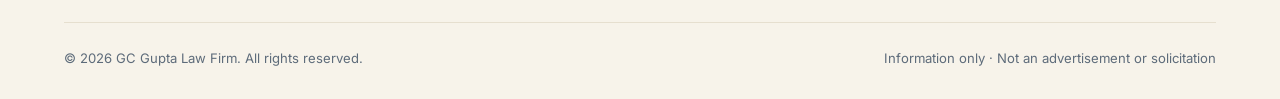
==== commit 9de3990c: "Add Hon'ble Mr. before Justice P.K. Banerjee Co-Authored-By: Claude Opus 5.5 <noreply@anthropic.com>" ====
--- a/index.html
+++ b/index.html
@@ -76,7 +76,7 @@
         <h2 class="reveal reveal-d1">Built on a lifetime of <span class="accent">service</span></h2>
         <p class="reveal reveal-d1">
           Our firm stands upon the proud legacy of Shri Ganga Charan Gupta, Retd. RPS Officer — honoured on Republic Day 1985 with a medal
-          presented by Justice P.K. Banerjee, then Acting Governor of Rajasthan. After a distinguished career in the police service,
+          presented by Hon'ble Mr. Justice P.K. Banerjee, then Acting Governor of Rajasthan. After a distinguished career in the police service,
           he brought the same discipline, justice and duty to the Bar as an advocate at the Rajasthan High Court.
         </p>
         <p class="reveal reveal-d2">
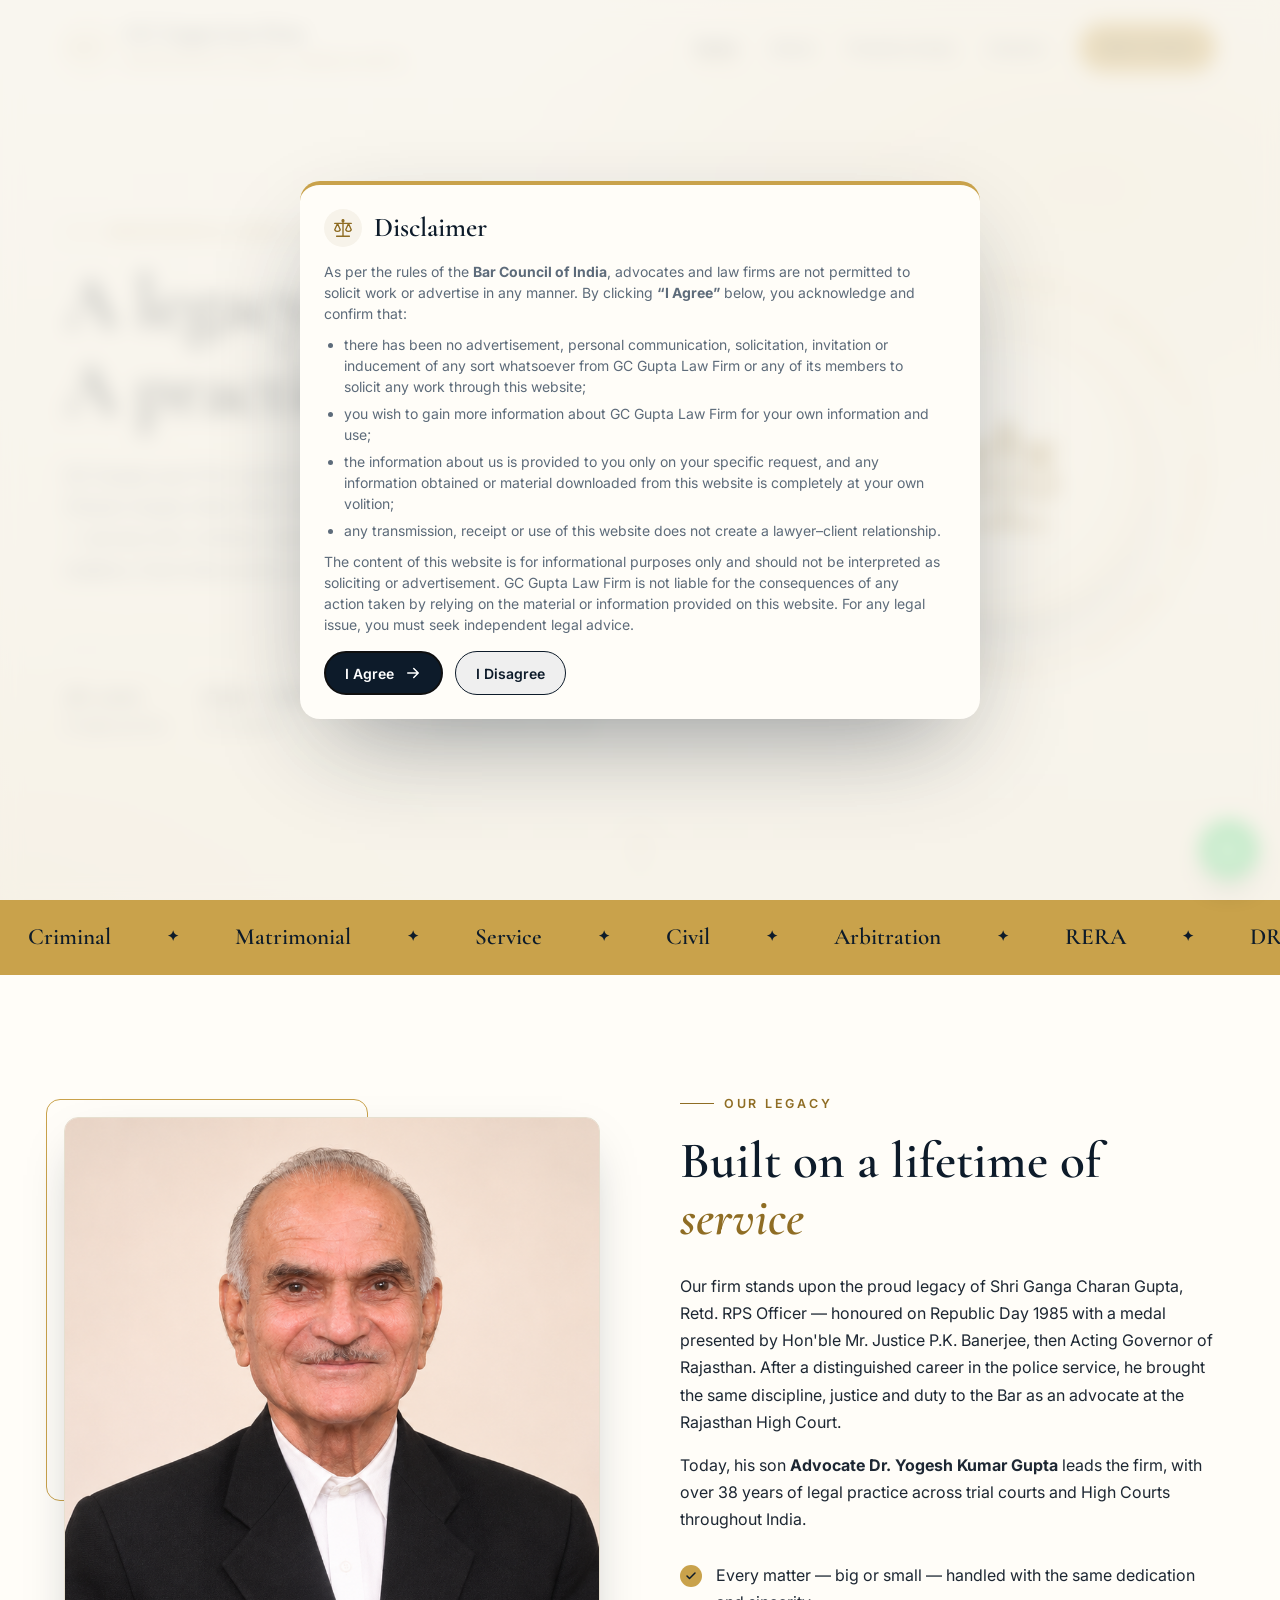
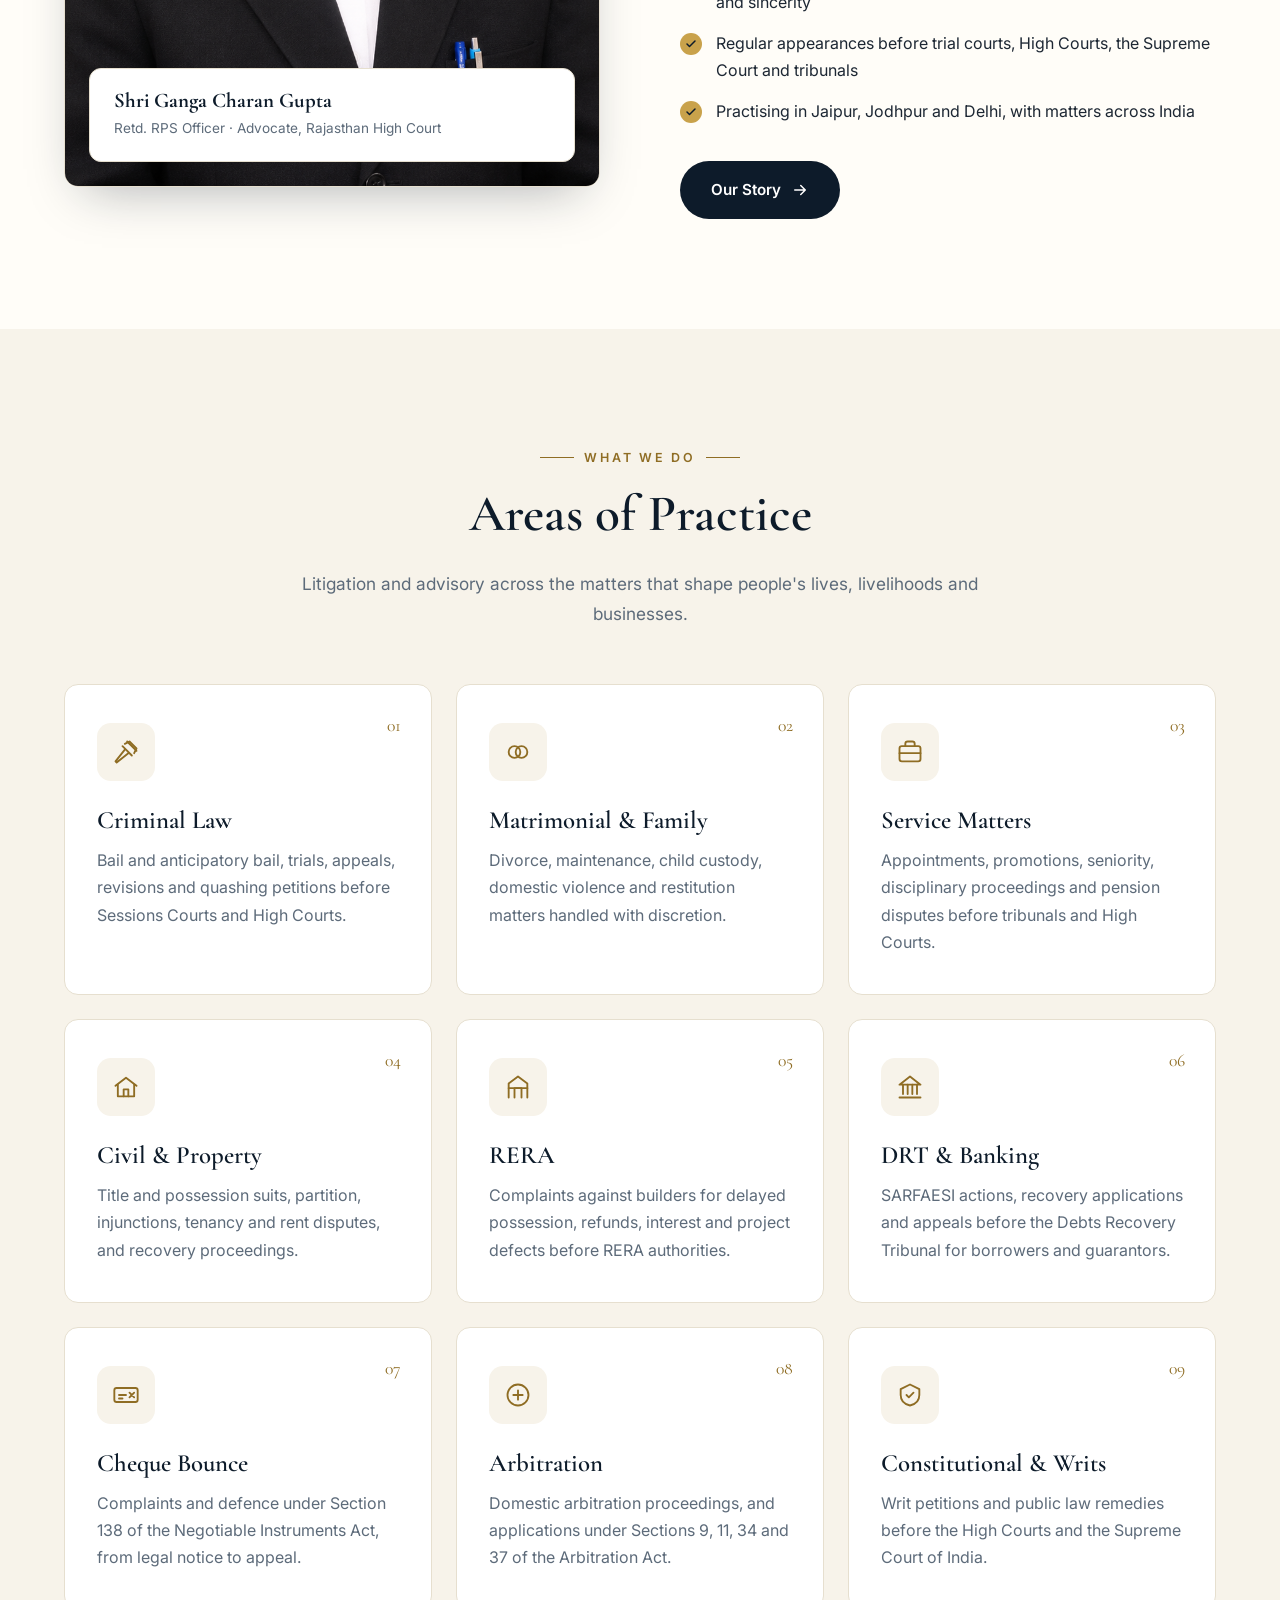
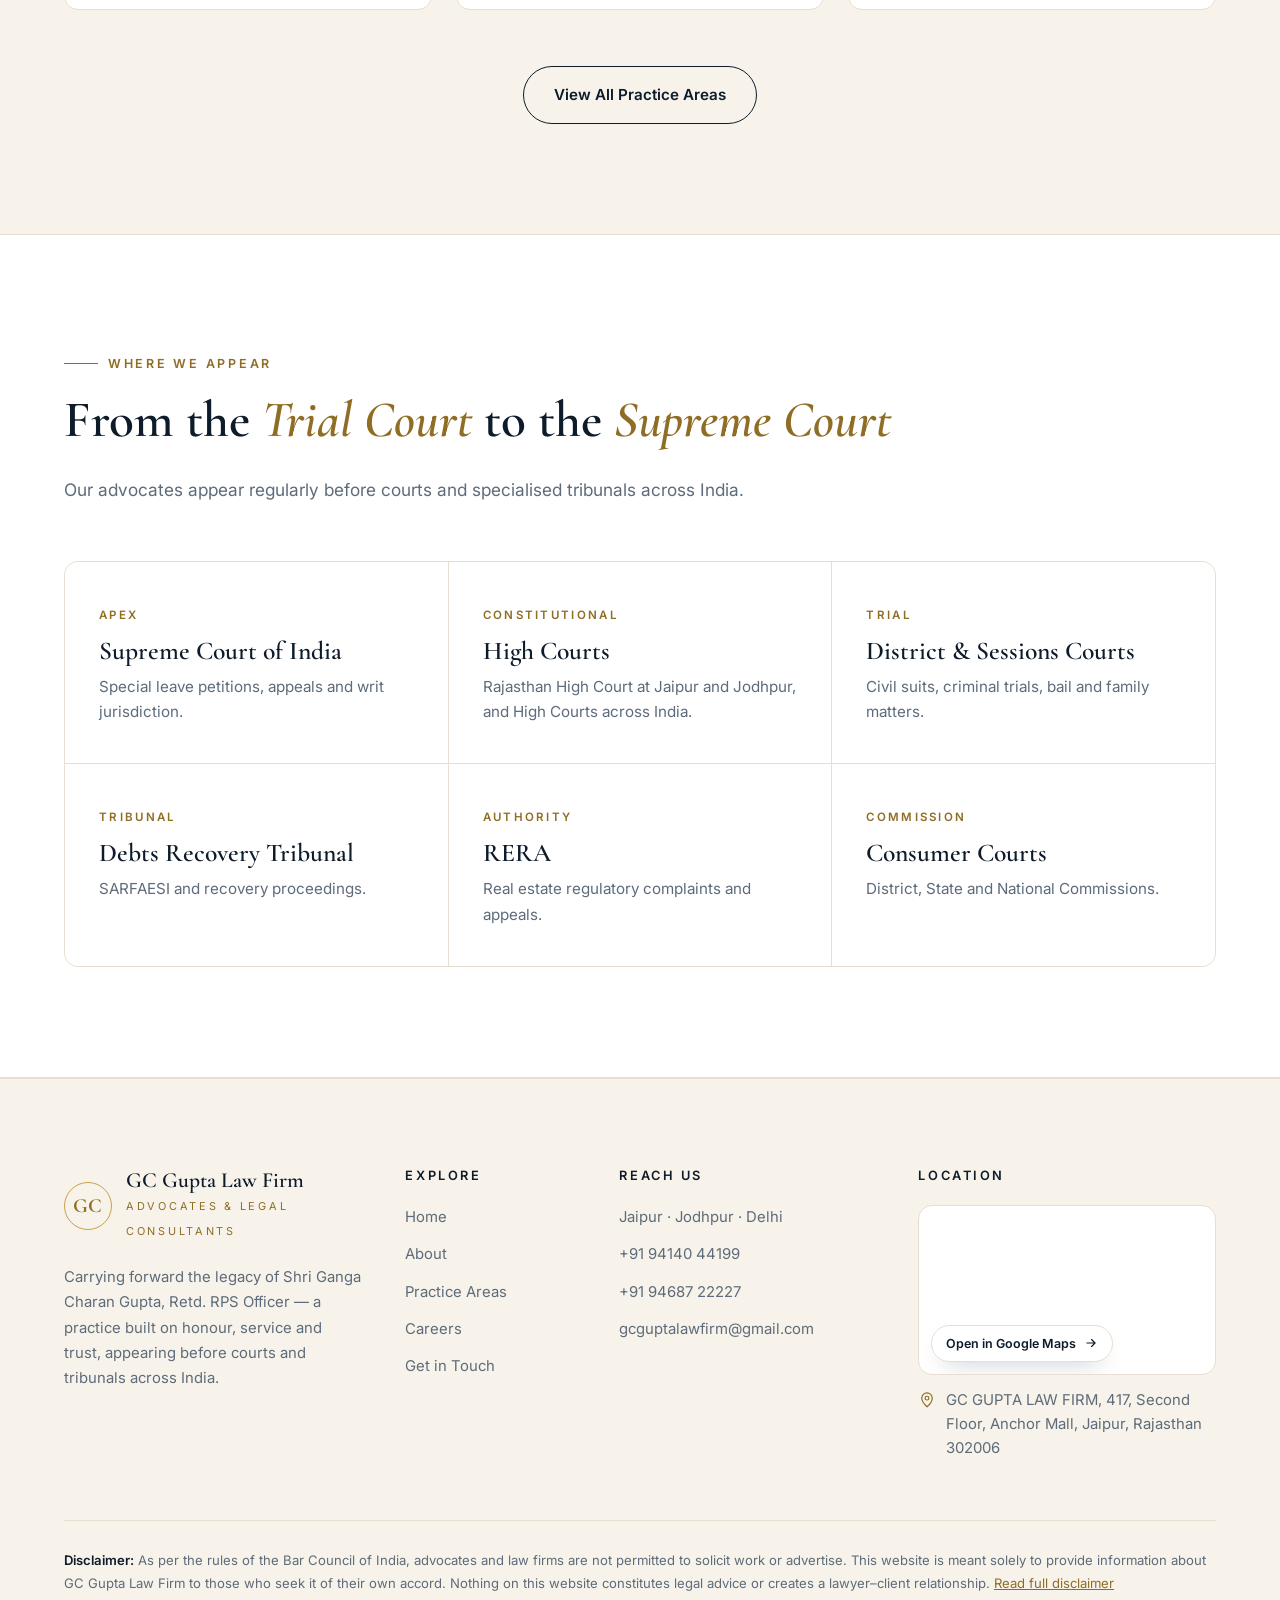
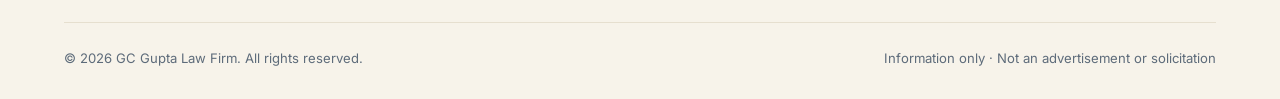
==== commit efb8c55e: "Rename footer map heading to Location Co-Authored-By: Claude Opus 5.5 <noreply@anthropic.com>" ====
--- a/index.html
+++ b/index.html
@@ -11,9 +11,9 @@
   <link rel="preconnect" href="https://fonts.googleapis.com">
   <link rel="preconnect" href="https://fonts.gstatic.com" crossorigin>
   <link href="https://fonts.googleapis.com/css2?family=Cormorant+Garamond:ital,wght@0,500;0,600;0,700;1,500;1,600&family=Inter:wght@400;500;600&display=swap" rel="stylesheet">
-  <link rel="stylesheet" href="assets/css/styles.css?v=team-titles-1">
+  <link rel="stylesheet" href="assets/css/styles.css?v=footer-location-1">
   <link rel="icon" href="data:image/svg+xml,%3Csvg xmlns='http://www.w3.org/2000/svg' viewBox='0 0 64 64'%3E%3Ccircle cx='32' cy='32' r='31' fill='%230d1b2a' stroke='%23c9a24b' stroke-width='2'/%3E%3Ctext x='32' y='41' text-anchor='middle' font-family='Georgia,serif' font-size='24' font-weight='700' fill='%23c9a24b'%3EGC%3C/text%3E%3C/svg%3E">
-  <script src="assets/js/main.js?v=team-titles-1" defer></script>
+  <script src="assets/js/main.js?v=footer-location-1" defer></script>
 </head>
 <body>
 
